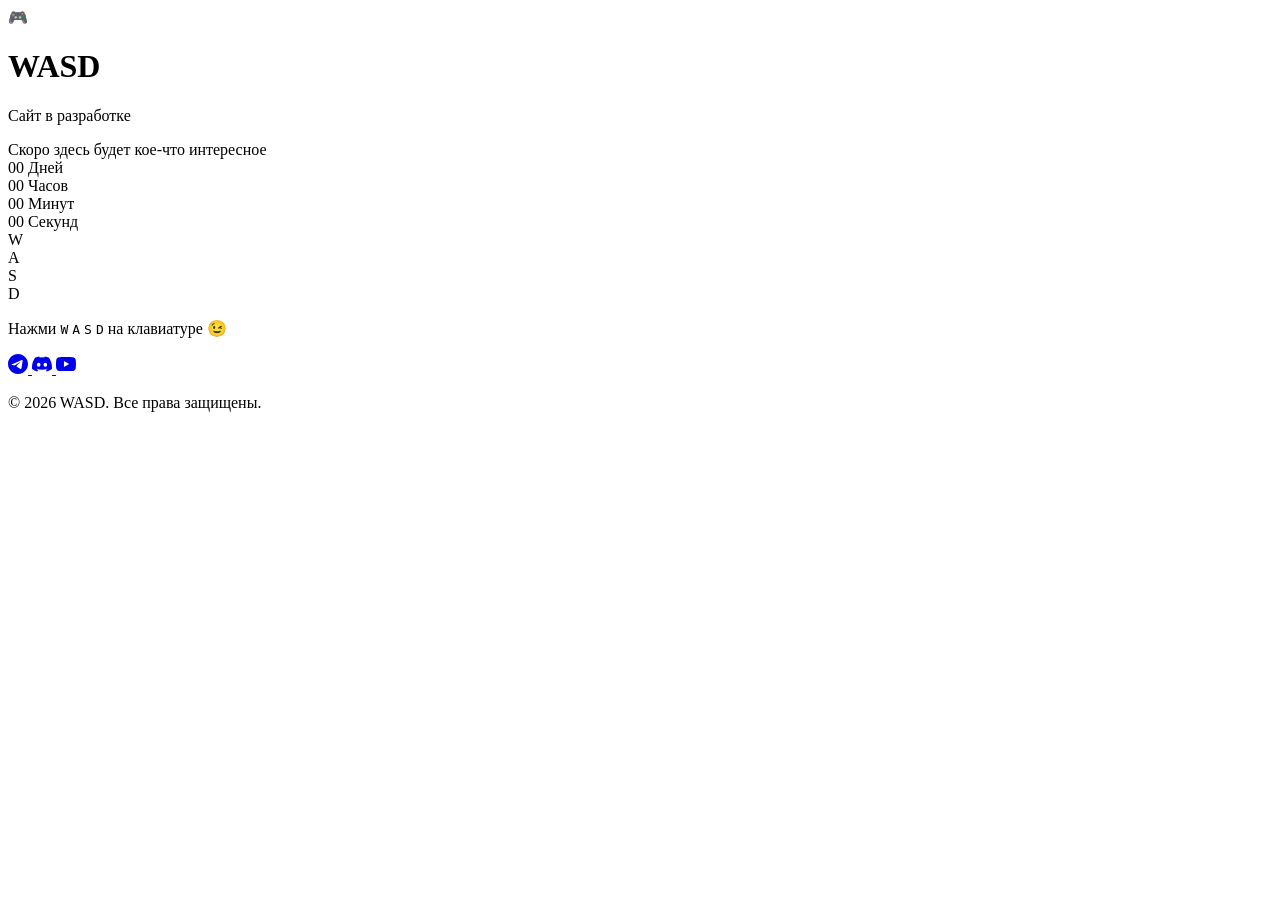
==== index.html @ 6854910a "Add files via upload" ====
<!DOCTYPE html>
<html lang="ru">
<head>
    <meta charset="UTF-8">
    <meta name="viewport" content="width=device-width, initial-scale=1.0">
    <meta name="description" content="WASD — Скоро запуск">
    <title>WASD — Скоро запуск</title>
    <link rel="stylesheet" href="style.css">
    <link rel="icon" href="data:image/svg+xml,<svg xmlns='http://www.w3.org/2000/svg' viewBox='0 0 100 100'><text y='.9em' font-size='90'>🎮</text></svg>">
</head>
<body>
    <div class="bg-grid"></div>

    <main class="container">
        <div class="logo">
            <span class="logo-icon">🎮</span>
            <h1>WASD</h1>
        </div>

        <p class="tagline">Сайт в разработке</p>

        <div class="status-card">
            <div class="status-dot"></div>
            <span>Скоро здесь будет кое-что интересное</span>
        </div>

        <div class="countdown" id="countdown">
            <div class="countdown-item">
                <span class="countdown-value" id="days">00</span>
                <span class="countdown-label">Дней</span>
            </div>
            <div class="countdown-item">
                <span class="countdown-value" id="hours">00</span>
                <span class="countdown-label">Часов</span>
            </div>
            <div class="countdown-item">
                <span class="countdown-value" id="minutes">00</span>
                <span class="countdown-label">Минут</span>
            </div>
            <div class="countdown-item">
                <span class="countdown-value" id="seconds">00</span>
                <span class="countdown-label">Секунд</span>
            </div>
        </div>

        <div class="keys">
            <div class="key-row">
                <div class="key" data-key="w">W</div>
            </div>
            <div class="key-row">
                <div class="key" data-key="a">A</div>
                <div class="key" data-key="s">S</div>
                <div class="key" data-key="d">D</div>
            </div>
        </div>

        <p class="hint">Нажми <kbd>W</kbd> <kbd>A</kbd> <kbd>S</kbd> <kbd>D</kbd> на клавиатуре 😉</p>

        <div class="social-links">
            <a href="#" class="social-link" title="Telegram">
                <svg width="20" height="20" viewBox="0 0 24 24" fill="currentColor">
                    <path d="M12 0C5.373 0 0 5.373 0 12s5.373 12 12 12 12-5.373 12-12S18.627 0 12 0zm5.562 8.161c-.18 1.897-.962 6.502-1.359 8.627-.168.9-.5 1.201-.82 1.23-.697.064-1.226-.461-1.901-.903-1.056-.693-1.653-1.124-2.678-1.8-1.185-.78-.417-1.21.258-1.91.177-.184 3.247-2.977 3.307-3.23.007-.032.014-.15-.056-.212s-.174-.041-.248-.024c-.106.024-1.793 1.14-5.061 3.345-.479.33-.913.49-1.302.48-.428-.008-1.252-.241-1.865-.44-.752-.244-1.349-.374-1.297-.789.027-.216.325-.437.893-.663 3.498-1.524 5.831-2.529 6.998-3.014 3.333-1.386 4.025-1.627 4.477-1.635.099-.002.321.023.465.141.12.098.153.229.168.327.016.098.035.322.02.496z"/>
                </svg>
            </a>
            <a href="#" class="social-link" title="Discord">
                <svg width="20" height="20" viewBox="0 0 24 24" fill="currentColor">
                    <path d="M20.317 4.37a19.791 19.791 0 00-4.885-1.515.074.074 0 00-.079.037c-.21.375-.444.864-.608 1.25a18.27 18.27 0 00-5.487 0 12.64 12.64 0 00-.617-1.25.077.077 0 00-.079-.037A19.736 19.736 0 003.677 4.37a.07.07 0 00-.032.027C.533 9.046-.32 13.58.099 18.057a.082.082 0 00.031.057 19.9 19.9 0 005.993 3.03.078.078 0 00.084-.028c.462-.63.874-1.295 1.226-1.994a.076.076 0 00-.041-.106 13.107 13.107 0 01-1.872-.892.077.077 0 01-.008-.128 10.2 10.2 0 00.372-.292.074.074 0 01.077-.01c3.928 1.793 8.18 1.793 12.062 0a.074.074 0 01.078.01c.12.098.246.198.373.292a.077.077 0 01-.006.127 12.299 12.299 0 01-1.873.892.077.077 0 00-.041.107c.36.698.772 1.362 1.225 1.993a.076.076 0 00.084.028 19.839 19.839 0 006.002-3.03.077.077 0 00.032-.054c.5-5.177-.838-9.674-3.549-13.66a.061.061 0 00-.031-.03zM8.02 15.33c-1.183 0-2.157-1.085-2.157-2.419 0-1.333.956-2.419 2.157-2.419 1.21 0 2.176 1.095 2.157 2.42 0 1.333-.956 2.418-2.157 2.418zm7.975 0c-1.183 0-2.157-1.085-2.157-2.419 0-1.333.956-2.419 2.157-2.419 1.21 0 2.176 1.095 2.157 2.42 0 1.333-.947 2.418-2.157 2.418z"/>
                </svg>
            </a>
            <a href="#" class="social-link" title="YouTube">
                <svg width="20" height="20" viewBox="0 0 24 24" fill="currentColor">
                    <path d="M23.498 6.186a3.016 3.016 0 00-2.122-2.136C19.505 3.545 12 3.545 12 3.545s-7.505 0-9.377.505A3.017 3.017 0 00.502 6.186C0 8.07 0 12 0 12s0 3.93.502 5.814a3.016 3.016 0 002.122 2.136c1.871.505 9.376.505 9.376.505s7.505 0 9.377-.505a3.015 3.015 0 002.122-2.136C24 15.93 24 12 24 12s0-3.93-.502-5.814zM9.545 15.568V8.432L15.818 12l-6.273 3.568z"/>
                </svg>
            </a>
        </div>
    </main>

    <footer>
        <p>&copy; 2026 WASD. Все права защищены.</p>
    </footer>

    <script src="script.js"></script>
</body>
</html>
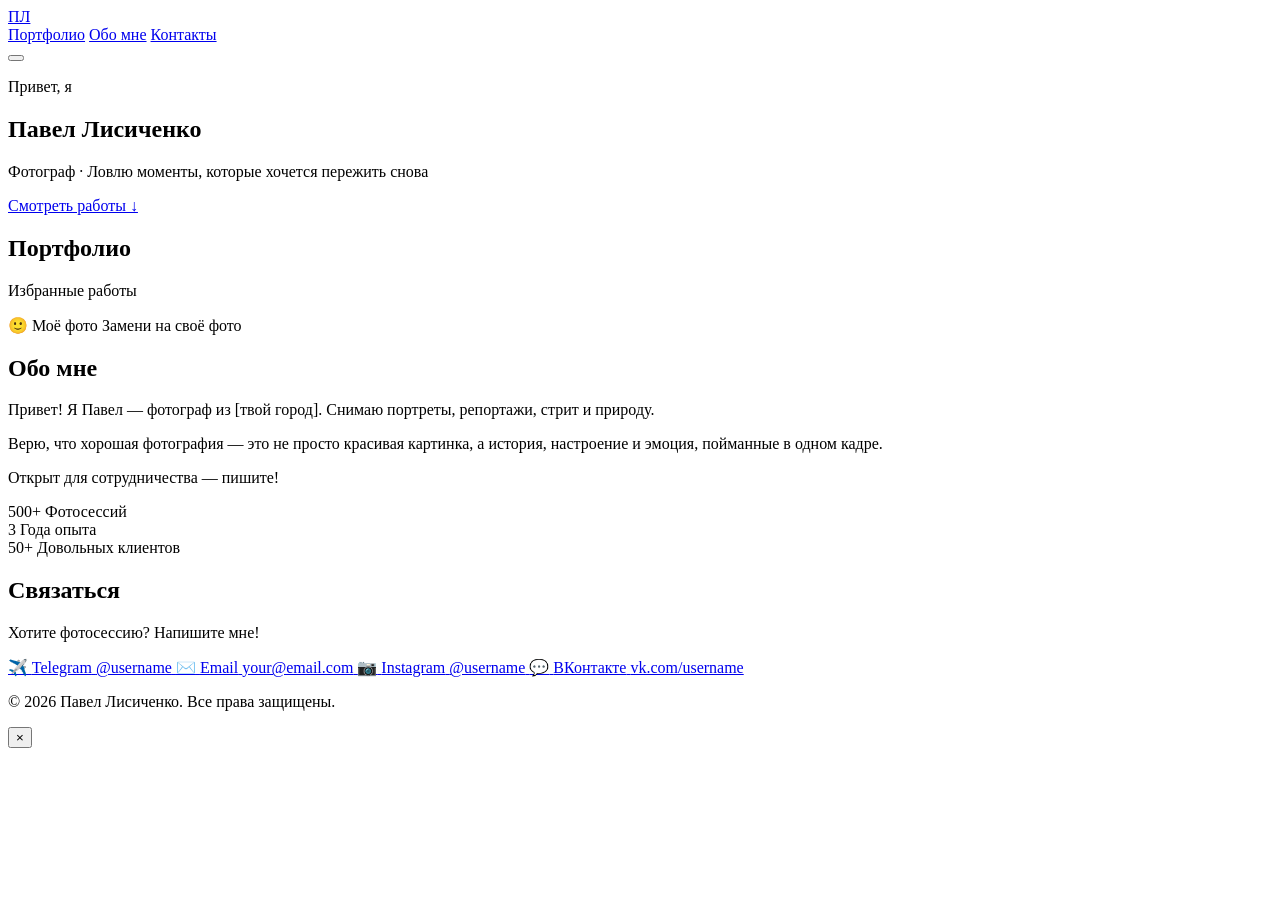
==== commit 3a3b1226: "Add files via upload" ====
--- a/index.html
+++ b/index.html
@@ -3,82 +3,144 @@
 <head>
     <meta charset="UTF-8">
     <meta name="viewport" content="width=device-width, initial-scale=1.0">
-    <meta name="description" content="WASD — Скоро запуск">
-    <title>WASD — Скоро запуск</title>
+    <meta name="description" content="Портфолио фотографа — съёмка, которая рассказывает историю">
+    <title>Павел Лисиченко — Фотограф</title>
     <link rel="stylesheet" href="style.css">
-    <link rel="icon" href="data:image/svg+xml,<svg xmlns='http://www.w3.org/2000/svg' viewBox='0 0 100 100'><text y='.9em' font-size='90'>🎮</text></svg>">
+    <link rel="icon" href="data:image/svg+xml,<svg xmlns='http://www.w3.org/2000/svg' viewBox='0 0 100 100'><text y='.9em' font-size='90'>📷</text></svg>">
 </head>
 <body>
-    <div class="bg-grid"></div>
 
-    <main class="container">
-        <div class="logo">
-            <span class="logo-icon">🎮</span>
-            <h1>WASD</h1>
+    <!-- ===== Header / Navigation ===== -->
+    <header class="header">
+        <a href="#" class="logo">ПЛ</a>
+        <nav class="nav">
+            <a href="#portfolio" class="nav-link">Портфолио</a>
+            <a href="#about" class="nav-link">Обо мне</a>
+            <a href="#contact" class="nav-link">Контакты</a>
+        </nav>
+        <button class="menu-btn" aria-label="Меню">
+            <span></span>
+            <span></span>
+            <span></span>
+        </button>
+    </header>
+
+    <!-- ===== Hero Section ===== -->
+    <section class="hero">
+        <div class="hero-content">
+            <p class="hero-greeting">Привет, я</p>
+            <h1 class="hero-name">Павел Лисиченко</h1>
+            <p class="hero-tagline">Фотограф · Ловлю моменты, которые хочется пережить снова</p>
+            <a href="#portfolio" class="hero-btn">Смотреть работы ↓</a>
+        </div>
+    </section>
+
+    <!-- ===== Portfolio Gallery ===== -->
+    <section id="portfolio" class="portfolio">
+        <div class="section-header">
+            <h2>Портфолио</h2>
+            <p>Избранные работы</p>
         </div>
 
-        <p class="tagline">Сайт в разработке</p>
-
-        <div class="status-card">
-            <div class="status-dot"></div>
-            <span>Скоро здесь будет кое-что интересное</span>
+        <!-- Filter Tags (generated from photos.js CATEGORIES) -->
+        <div class="filter-bar" id="filter-bar">
+            <!-- Кнопки генерируются автоматически из photos.js -->
         </div>
 
-        <div class="countdown" id="countdown">
-            <div class="countdown-item">
-                <span class="countdown-value" id="days">00</span>
-                <span class="countdown-label">Дней</span>
+        <!-- Gallery Grid (generated from photos.js PHOTOS) -->
+        <div class="gallery" id="gallery">
+            <!-- Фото генерируются автоматически из photos.js -->
+        </div>
+    </section>
+
+    <!-- ===== About Section ===== -->
+    <section id="about" class="about">
+        <div class="about-content">
+            <div class="about-photo">
+                <div class="gallery-placeholder about-placeholder">
+                    <span class="placeholder-icon">🙂</span>
+                    <span class="placeholder-text">Моё фото</span>
+                    <span class="placeholder-hint">Замени на своё фото</span>
+                </div>
+                <!-- Когда будет фото, замени блок выше на:
+                <img src="https://i.wfolio.ru/x/ССЫЛКА_НА_ТВОЁ_ФОТО.jpg" alt="Павел Лисиченко"> -->
             </div>
-            <div class="countdown-item">
-                <span class="countdown-value" id="hours">00</span>
-                <span class="countdown-label">Часов</span>
-            </div>
-            <div class="countdown-item">
-                <span class="countdown-value" id="minutes">00</span>
-                <span class="countdown-label">Минут</span>
-            </div>
-            <div class="countdown-item">
-                <span class="countdown-value" id="seconds">00</span>
-                <span class="countdown-label">Секунд</span>
+            <div class="about-text">
+                <h2>Обо мне</h2>
+                <p>
+                    Привет! Я Павел — фотограф из [твой город]. 
+                    Снимаю портреты, репортажи, стрит и природу.
+                </p>
+                <p>
+                    Верю, что хорошая фотография — это не просто красивая картинка, 
+                    а история, настроение и эмоция, пойманные в одном кадре.
+                </p>
+                <p>
+                    Открыт для сотрудничества — пишите!
+                </p>
+                <div class="about-stats">
+                    <div class="stat">
+                        <span class="stat-number">500+</span>
+                        <span class="stat-label">Фотосессий</span>
+                    </div>
+                    <div class="stat">
+                        <span class="stat-number">3</span>
+                        <span class="stat-label">Года опыта</span>
+                    </div>
+                    <div class="stat">
+                        <span class="stat-number">50+</span>
+                        <span class="stat-label">Довольных клиентов</span>
+                    </div>
+                </div>
             </div>
         </div>
+    </section>
 
-        <div class="keys">
-            <div class="key-row">
-                <div class="key" data-key="w">W</div>
-            </div>
-            <div class="key-row">
-                <div class="key" data-key="a">A</div>
-                <div class="key" data-key="s">S</div>
-                <div class="key" data-key="d">D</div>
-            </div>
+    <!-- ===== Contact Section ===== -->
+    <section id="contact" class="contact">
+        <div class="section-header">
+            <h2>Связаться</h2>
+            <p>Хотите фотосессию? Напишите мне!</p>
         </div>
-
-        <p class="hint">Нажми <kbd>W</kbd> <kbd>A</kbd> <kbd>S</kbd> <kbd>D</kbd> на клавиатуре 😉</p>
-
-        <div class="social-links">
-            <a href="#" class="social-link" title="Telegram">
-                <svg width="20" height="20" viewBox="0 0 24 24" fill="currentColor">
-                    <path d="M12 0C5.373 0 0 5.373 0 12s5.373 12 12 12 12-5.373 12-12S18.627 0 12 0zm5.562 8.161c-.18 1.897-.962 6.502-1.359 8.627-.168.9-.5 1.201-.82 1.23-.697.064-1.226-.461-1.901-.903-1.056-.693-1.653-1.124-2.678-1.8-1.185-.78-.417-1.21.258-1.91.177-.184 3.247-2.977 3.307-3.23.007-.032.014-.15-.056-.212s-.174-.041-.248-.024c-.106.024-1.793 1.14-5.061 3.345-.479.33-.913.49-1.302.48-.428-.008-1.252-.241-1.865-.44-.752-.244-1.349-.374-1.297-.789.027-.216.325-.437.893-.663 3.498-1.524 5.831-2.529 6.998-3.014 3.333-1.386 4.025-1.627 4.477-1.635.099-.002.321.023.465.141.12.098.153.229.168.327.016.098.035.322.02.496z"/>
-                </svg>
+        <div class="contact-links">
+            <a href="https://t.me/username" class="contact-card" target="_blank" rel="noopener">
+                <span class="contact-icon">✈️</span>
+                <span class="contact-name">Telegram</span>
+                <span class="contact-value">@username</span>
             </a>
-            <a href="#" class="social-link" title="Discord">
-                <svg width="20" height="20" viewBox="0 0 24 24" fill="currentColor">
-                    <path d="M20.317 4.37a19.791 19.791 0 00-4.885-1.515.074.074 0 00-.079.037c-.21.375-.444.864-.608 1.25a18.27 18.27 0 00-5.487 0 12.64 12.64 0 00-.617-1.25.077.077 0 00-.079-.037A19.736 19.736 0 003.677 4.37a.07.07 0 00-.032.027C.533 9.046-.32 13.58.099 18.057a.082.082 0 00.031.057 19.9 19.9 0 005.993 3.03.078.078 0 00.084-.028c.462-.63.874-1.295 1.226-1.994a.076.076 0 00-.041-.106 13.107 13.107 0 01-1.872-.892.077.077 0 01-.008-.128 10.2 10.2 0 00.372-.292.074.074 0 01.077-.01c3.928 1.793 8.18 1.793 12.062 0a.074.074 0 01.078.01c.12.098.246.198.373.292a.077.077 0 01-.006.127 12.299 12.299 0 01-1.873.892.077.077 0 00-.041.107c.36.698.772 1.362 1.225 1.993a.076.076 0 00.084.028 19.839 19.839 0 006.002-3.03.077.077 0 00.032-.054c.5-5.177-.838-9.674-3.549-13.66a.061.061 0 00-.031-.03zM8.02 15.33c-1.183 0-2.157-1.085-2.157-2.419 0-1.333.956-2.419 2.157-2.419 1.21 0 2.176 1.095 2.157 2.42 0 1.333-.956 2.418-2.157 2.418zm7.975 0c-1.183 0-2.157-1.085-2.157-2.419 0-1.333.956-2.419 2.157-2.419 1.21 0 2.176 1.095 2.157 2.42 0 1.333-.947 2.418-2.157 2.418z"/>
-                </svg>
+            <a href="mailto:your@email.com" class="contact-card">
+                <span class="contact-icon">✉️</span>
+                <span class="contact-name">Email</span>
+                <span class="contact-value">your@email.com</span>
             </a>
-            <a href="#" class="social-link" title="YouTube">
-                <svg width="20" height="20" viewBox="0 0 24 24" fill="currentColor">
-                    <path d="M23.498 6.186a3.016 3.016 0 00-2.122-2.136C19.505 3.545 12 3.545 12 3.545s-7.505 0-9.377.505A3.017 3.017 0 00.502 6.186C0 8.07 0 12 0 12s0 3.93.502 5.814a3.016 3.016 0 002.122 2.136c1.871.505 9.376.505 9.376.505s7.505 0 9.377-.505a3.015 3.015 0 002.122-2.136C24 15.93 24 12 24 12s0-3.93-.502-5.814zM9.545 15.568V8.432L15.818 12l-6.273 3.568z"/>
-                </svg>
+            <a href="https://instagram.com/username" class="contact-card" target="_blank" rel="noopener">
+                <span class="contact-icon">📷</span>
+                <span class="contact-name">Instagram</span>
+                <span class="contact-value">@username</span>
+            </a>
+            <a href="https://vk.com/username" class="contact-card" target="_blank" rel="noopener">
+                <span class="contact-icon">💬</span>
+                <span class="contact-name">ВКонтакте</span>
+                <span class="contact-value">vk.com/username</span>
             </a>
         </div>
-    </main>
+    </section>
 
-    <footer>
-        <p>&copy; 2026 WASD. Все права защищены.</p>
+    <!-- ===== Footer ===== -->
+    <footer class="footer">
+        <p>&copy; 2026 Павел Лисиченко. Все права защищены.</p>
     </footer>
 
+    <!-- ===== Lightbox ===== -->
+    <div class="lightbox" id="lightbox">
+        <button class="lightbox-close" aria-label="Закрыть">&times;</button>
+        <div class="lightbox-content">
+            <img src="" alt="" id="lightbox-img">
+        </div>
+    </div>
+
+    <!-- Photos config first, then main script -->
+    <script src="photos.js"></script>
     <script src="script.js"></script>
 </body>
 </html>
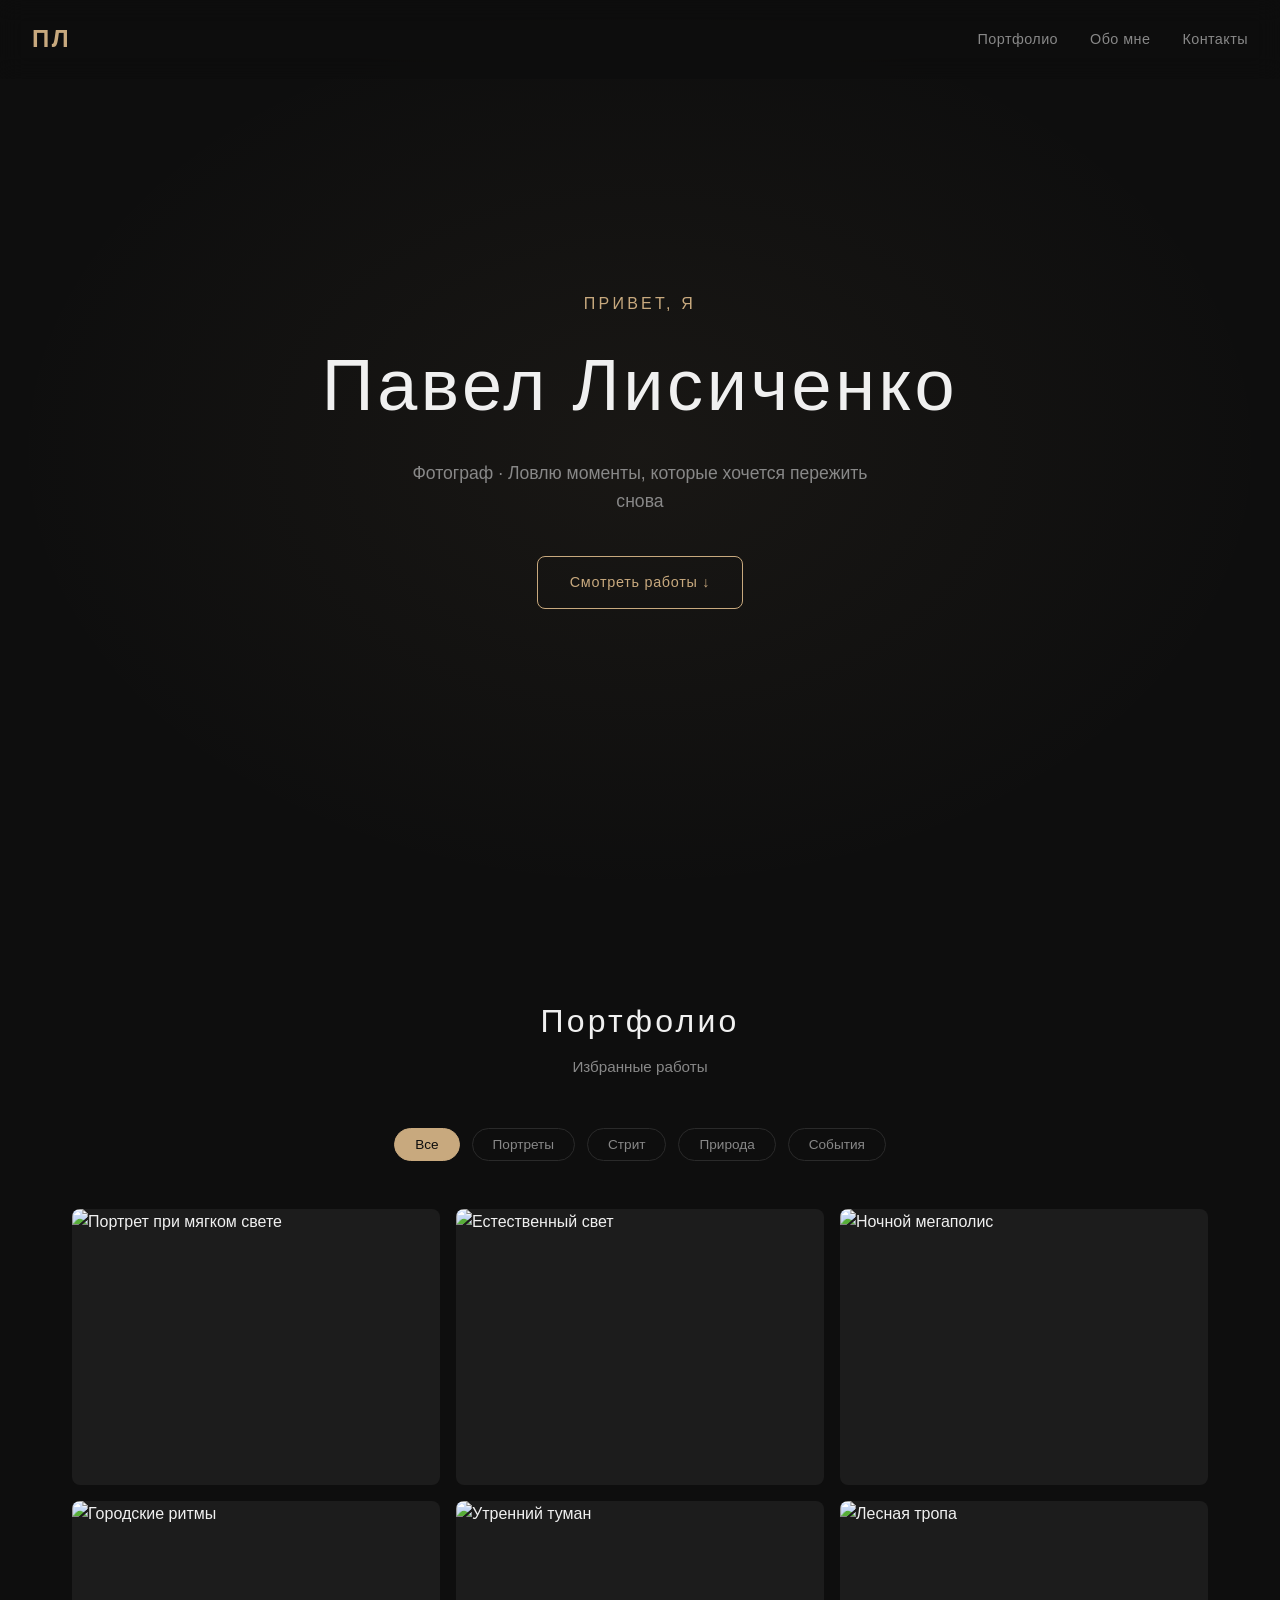
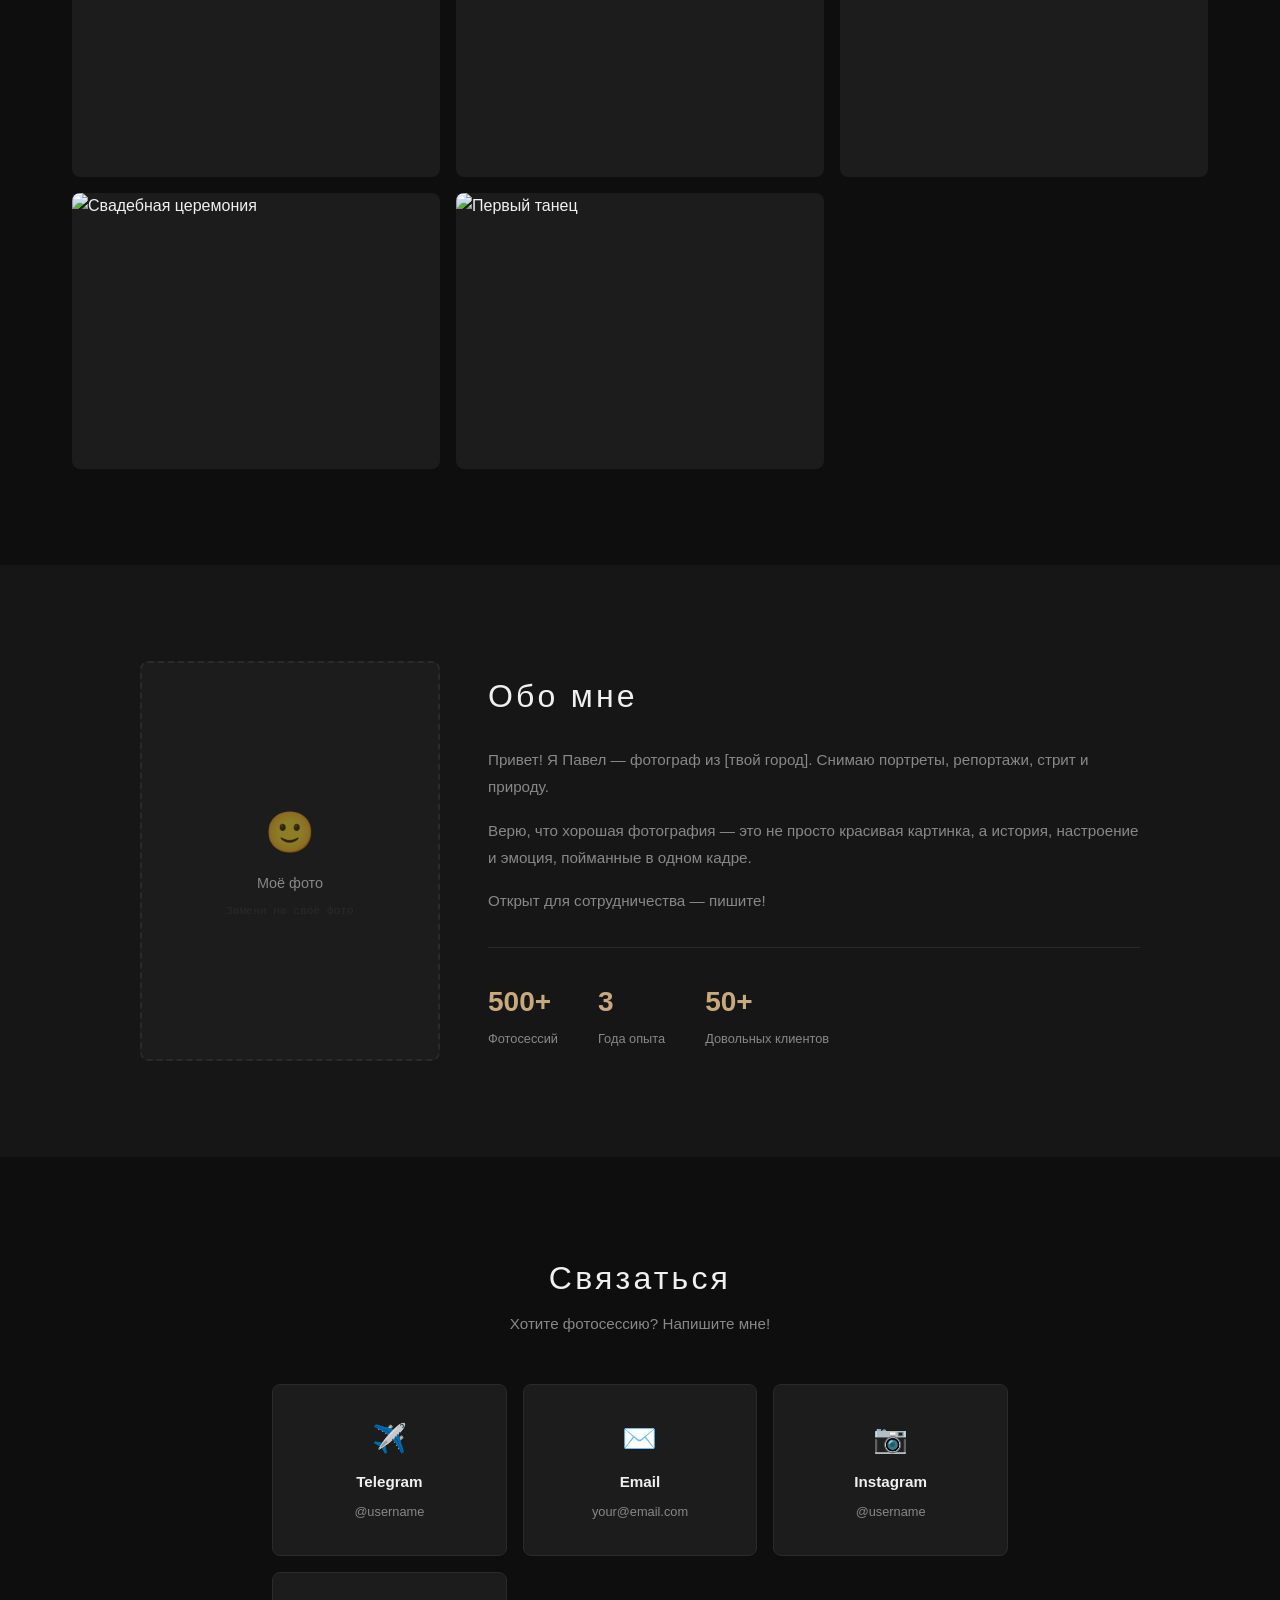
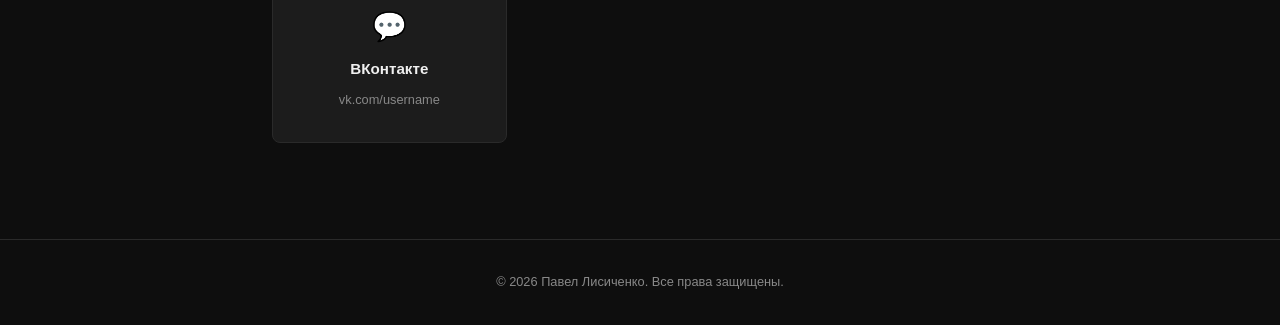
==== commit 42b5f9cf: "Add files via upload" ====
--- a/index.html
+++ b/index.html
@@ -3,10 +3,63 @@
 <head>
     <meta charset="UTF-8">
     <meta name="viewport" content="width=device-width, initial-scale=1.0">
-    <meta name="description" content="Портфолио фотографа — съёмка, которая рассказывает историю">
-    <title>Павел Лисиченко — Фотограф</title>
+
+    <!-- ===== SEO: Основные мета-теги ===== -->
+    <title>Павел Лисиченко — Фотограф | Портфолио</title>
+    <meta name="description" content="Портфолио фотографа Павла Лисиченко. Портреты, стрит, природа, репортажи. Запись на съёмку.">
+    <meta name="keywords" content="фотограф, портфолио, портреты, фотосессия, съёмка, Павел Лисиченко">
+    <meta name="author" content="Павел Лисиченко">
+
+    <!-- ===== SEO: Canonical URL ===== -->
+    <link rel="canonical" href="https://ignatovaphotographer.github.io/">
+
+    <!-- ===== SEO: Open Graph (VK, Telegram, Facebook) ===== -->
+    <meta property="og:type" content="website">
+    <meta property="og:title" content="Павел Лисиченко — Фотограф">
+    <meta property="og:description" content="Портфолио фотографа. Портреты, стрит, природа, репортажи. Запись на съёмку.">
+    <meta property="og:url" content="https://ignatovaphotographer.github.io/">
+    <!-- Добавь своё фото-превью (1200x630px) и раскомментируй: -->
+    <!-- <meta property="og:image" content="https://ignatovaphotographer.github.io/og-image.jpg"> -->
+    <meta property="og:locale" content="ru_RU">
+    <meta property="og:site_name" content="Павел Лисиченко — Фотограф">
+
+    <!-- ===== SEO: Twitter Card ===== -->
+    <meta name="twitter:card" content="summary_large_image">
+    <meta name="twitter:title" content="Павел Лисиченко — Фотограф">
+    <meta name="twitter:description" content="Портфолио фотографа. Портреты, стрит, природа, репортажи.">
+    <!-- <meta name="twitter:image" content="https://ignatovaphotographer.github.io/og-image.jpg"> -->
+
+    <!-- ===== PWA / Мобильное ===== -->
+    <meta name="theme-color" content="#c8a97e">
+    <meta name="mobile-web-app-capable" content="yes">
+    <meta name="apple-mobile-web-app-status-bar-style" content="black-translucent">
+    <link rel="manifest" href="manifest.json">
+
+    <!-- ===== Стили ===== -->
     <link rel="stylesheet" href="style.css">
     <link rel="icon" href="data:image/svg+xml,<svg xmlns='http://www.w3.org/2000/svg' viewBox='0 0 100 100'><text y='.9em' font-size='90'>📷</text></svg>">
+
+    <!-- ===== SEO: JSON-LD Structured Data (Google) ===== -->
+    <script type="application/ld+json">
+    {
+        "@context": "https://schema.org",
+        "@type": "ProfessionalService",
+        "name": "Павел Лисиченко — Фотограф",
+        "description": "Профессиональная фотосъёмка: портреты, репортажи, стрит, природа",
+        "url": "https://ignatovaphotographer.github.io/",
+        "priceRange": "$$",
+        "address": {
+            "@type": "PostalAddress",
+            "addressCountry": "RU"
+        },
+        "sameAs": [
+            "https://t.me/username",
+            "https://instagram.com/username",
+            "https://vk.com/username"
+        ],
+        "knowsAbout": ["Портретная фотосъёмка", "Стрит-фотография", "Пейзажная фотография", "Репортажная съёмка"]
+    }
+    </script>
 </head>
 <body>
 
@@ -41,16 +94,8 @@
             <h2>Портфолио</h2>
             <p>Избранные работы</p>
         </div>
-
-        <!-- Filter Tags (generated from photos.js CATEGORIES) -->
-        <div class="filter-bar" id="filter-bar">
-            <!-- Кнопки генерируются автоматически из photos.js -->
-        </div>
-
-        <!-- Gallery Grid (generated from photos.js PHOTOS) -->
-        <div class="gallery" id="gallery">
-            <!-- Фото генерируются автоматически из photos.js -->
-        </div>
+        <div class="filter-bar" id="filter-bar"></div>
+        <div class="gallery" id="gallery"></div>
     </section>
 
     <!-- ===== About Section ===== -->
@@ -62,8 +107,6 @@
                     <span class="placeholder-text">Моё фото</span>
                     <span class="placeholder-hint">Замени на своё фото</span>
                 </div>
-                <!-- Когда будет фото, замени блок выше на:
-                <img src="https://i.wfolio.ru/x/ССЫЛКА_НА_ТВОЁ_ФОТО.jpg" alt="Павел Лисиченко"> -->
             </div>
             <div class="about-text">
                 <h2>Обо мне</h2>
@@ -139,7 +182,6 @@
         </div>
     </div>
 
-    <!-- Photos config first, then main script -->
     <script src="photos.js"></script>
     <script src="script.js"></script>
 </body>
--- a/style.css
+++ b/style.css
@@ -0,0 +1,162 @@
+/* ===== Reset & Variables ===== */
+*, *::before, *::after { margin: 0; padding: 0; box-sizing: border-box; }
+
+:root {
+    --bg: #0e0e0e;
+    --bg-light: #161616;
+    --surface: #1c1c1c;
+    --border: #2a2a2a;
+    --text: #f0f0f0;
+    --text-muted: #888;
+    --accent: #c8a97e;
+    --accent-dark: #a8895e;
+    --radius: 8px;
+    --transition: 0.3s ease;
+}
+
+html { scroll-behavior: smooth; }
+
+body {
+    font-family: 'Segoe UI', -apple-system, BlinkMacSystemFont, 'Helvetica Neue', sans-serif;
+    background: var(--bg);
+    color: var(--text);
+    line-height: 1.6;
+    overflow-x: hidden;
+}
+
+a { color: inherit; text-decoration: none; }
+
+/* ===== Header ===== */
+.header {
+    position: fixed; top: 0; left: 0; right: 0; z-index: 100;
+    display: flex; align-items: center; justify-content: space-between;
+    padding: 1.25rem 2rem;
+    background: rgba(14, 14, 14, 0.85);
+    backdrop-filter: blur(12px);
+    border-bottom: 1px solid transparent;
+    transition: border-color var(--transition);
+}
+.header.scrolled { border-bottom-color: var(--border); }
+
+.logo { font-size: 1.5rem; font-weight: 700; letter-spacing: 0.1em; color: var(--accent); }
+
+.nav { display: flex; gap: 2rem; }
+.nav-link { font-size: 0.9rem; color: var(--text-muted); transition: color var(--transition); letter-spacing: 0.03em; }
+.nav-link:hover { color: var(--accent); }
+
+.menu-btn { display: none; flex-direction: column; gap: 5px; background: none; border: none; cursor: pointer; padding: 4px; }
+.menu-btn span { display: block; width: 24px; height: 2px; background: var(--text); transition: var(--transition); }
+
+/* ===== Hero ===== */
+.hero {
+    min-height: 100vh; display: flex; align-items: center; justify-content: center;
+    text-align: center; padding: 2rem; position: relative; overflow: hidden;
+}
+.hero::before {
+    content: ''; position: absolute; inset: 0;
+    background: radial-gradient(ellipse at center, rgba(200, 169, 126, 0.06) 0%, transparent 70%);
+    pointer-events: none;
+}
+.hero-content { position: relative; z-index: 1; }
+
+.hero-greeting { font-size: 1rem; color: var(--accent); letter-spacing: 0.2em; text-transform: uppercase; margin-bottom: 0.75rem; opacity: 0; animation: fadeUp 0.8s ease forwards; }
+.hero-name { font-size: clamp(2.5rem, 6vw, 4.5rem); font-weight: 300; letter-spacing: 0.05em; margin-bottom: 1rem; opacity: 0; animation: fadeUp 0.8s ease 0.15s forwards; }
+.hero-tagline { font-size: 1.1rem; color: var(--text-muted); max-width: 500px; margin: 0 auto 2.5rem; opacity: 0; animation: fadeUp 0.8s ease 0.3s forwards; }
+.hero-btn { display: inline-block; padding: 0.9rem 2rem; border: 1px solid var(--accent); color: var(--accent); border-radius: var(--radius); font-size: 0.9rem; letter-spacing: 0.05em; transition: all var(--transition); opacity: 0; animation: fadeUp 0.8s ease 0.45s forwards; }
+.hero-btn:hover { background: var(--accent); color: var(--bg); }
+
+/* ===== Section Header ===== */
+.section-header { text-align: center; margin-bottom: 3rem; }
+.section-header h2 { font-size: 2rem; font-weight: 300; letter-spacing: 0.1em; margin-bottom: 0.5rem; }
+.section-header p { color: var(--text-muted); font-size: 0.95rem; }
+
+/* ===== Portfolio ===== */
+.portfolio { padding: 6rem 2rem; max-width: 1200px; margin: 0 auto; }
+
+.filter-bar { display: flex; justify-content: center; gap: 0.75rem; margin-bottom: 3rem; flex-wrap: wrap; }
+.filter-tag { padding: 0.5rem 1.25rem; border: 1px solid var(--border); background: transparent; color: var(--text-muted); border-radius: 999px; font-size: 0.85rem; cursor: pointer; transition: all var(--transition); font-family: inherit; }
+.filter-tag:hover { border-color: var(--accent); color: var(--accent); }
+.filter-tag.active { background: var(--accent); border-color: var(--accent); color: var(--bg); }
+
+.gallery { display: grid; grid-template-columns: repeat(auto-fill, minmax(280px, 1fr)); gap: 1rem; grid-auto-flow: dense; }
+
+.gallery-item { position: relative; border-radius: var(--radius); overflow: hidden; cursor: pointer; aspect-ratio: 4/3; background: var(--surface); transition: transform var(--transition); }
+.gallery-item:hover { transform: scale(1.01); }
+.gallery-item img { width: 100%; height: 100%; object-fit: cover; display: block; -webkit-user-drag: none; user-select: none; pointer-events: none; }
+.gallery-item.hidden { display: none; }
+.gallery-item::after { content: ''; position: absolute; inset: 0; z-index: 2; }
+
+.gallery-placeholder { width: 100%; height: 100%; display: flex; flex-direction: column; align-items: center; justify-content: center; gap: 0.5rem; background: var(--surface); border: 2px dashed var(--border); border-radius: var(--radius); }
+.placeholder-icon { font-size: 2.5rem; opacity: 0.5; }
+.placeholder-text { font-size: 0.9rem; color: var(--text-muted); font-weight: 500; }
+.placeholder-hint { font-size: 0.7rem; color: var(--border); font-family: monospace; }
+
+.gallery-overlay { position: absolute; inset: 0; z-index: 3; background: linear-gradient(to top, rgba(0,0,0,0.7), transparent 50%); display: flex; flex-direction: column; justify-content: flex-end; padding: 1.25rem; opacity: 0; transition: opacity var(--transition); }
+.gallery-item:hover .gallery-overlay { opacity: 1; }
+.overlay-title { font-size: 1rem; font-weight: 500; }
+.overlay-cat { font-size: 0.8rem; color: var(--accent); margin-top: 0.25rem; }
+
+/* ===== About ===== */
+.about { padding: 6rem 2rem; background: var(--bg-light); }
+.about-content { max-width: 1000px; margin: 0 auto; display: grid; grid-template-columns: 300px 1fr; gap: 3rem; align-items: center; }
+.about-photo { aspect-ratio: 3/4; border-radius: var(--radius); overflow: hidden; }
+.about-placeholder { border-radius: var(--radius); }
+.about-photo img { width: 100%; height: 100%; object-fit: cover; }
+.about-text h2 { font-size: 2rem; font-weight: 300; letter-spacing: 0.1em; margin-bottom: 1.5rem; }
+.about-text p { color: var(--text-muted); margin-bottom: 1rem; font-size: 0.95rem; line-height: 1.8; }
+.about-stats { display: flex; gap: 2.5rem; margin-top: 2rem; padding-top: 2rem; border-top: 1px solid var(--border); }
+.stat-number { display: block; font-size: 1.75rem; font-weight: 600; color: var(--accent); }
+.stat-label { font-size: 0.8rem; color: var(--text-muted); }
+
+/* ===== Contact ===== */
+.contact { padding: 6rem 2rem; max-width: 800px; margin: 0 auto; }
+.contact-links { display: grid; grid-template-columns: repeat(auto-fit, minmax(200px, 1fr)); gap: 1rem; }
+.contact-card { display: flex; flex-direction: column; align-items: center; gap: 0.5rem; padding: 2rem 1.5rem; background: var(--surface); border: 1px solid var(--border); border-radius: var(--radius); transition: all var(--transition); text-align: center; }
+.contact-card:hover { border-color: var(--accent); transform: translateY(-4px); }
+.contact-icon { font-size: 1.75rem; }
+.contact-name { font-weight: 600; font-size: 0.95rem; }
+.contact-value { font-size: 0.8rem; color: var(--text-muted); }
+
+/* ===== Footer ===== */
+.footer { text-align: center; padding: 2rem; font-size: 0.8rem; color: var(--text-muted); border-top: 1px solid var(--border); }
+
+/* ===== Lightbox ===== */
+.lightbox { position: fixed; inset: 0; z-index: 200; background: rgba(0,0,0,0.95); display: flex; align-items: center; justify-content: center; opacity: 0; visibility: hidden; transition: all 0.3s ease; }
+.lightbox.active { opacity: 1; visibility: visible; }
+.lightbox-close { position: absolute; top: 1.5rem; right: 1.5rem; background: none; border: none; color: white; font-size: 2rem; cursor: pointer; width: 48px; height: 48px; display: flex; align-items: center; justify-content: center; border-radius: 50%; transition: background var(--transition); }
+.lightbox-close:hover { background: rgba(255,255,255,0.1); }
+.lightbox-content { position: relative; }
+.lightbox-content img { max-width: 90vw; max-height: 90vh; object-fit: contain; border-radius: var(--radius); -webkit-user-drag: none; user-select: none; }
+.lightbox-content::after { content: ''; position: absolute; inset: 0; z-index: 1; }
+
+/* ===== Empty state ===== */
+.gallery-empty { grid-column: 1 / -1; text-align: center; padding: 4rem 2rem; color: var(--text-muted); }
+.gallery-empty .empty-icon { font-size: 3rem; margin-bottom: 1rem; opacity: 0.4; }
+.gallery-empty p { font-size: 0.95rem; line-height: 1.8; }
+.gallery-empty code { background: var(--surface); padding: 0.15em 0.4em; border-radius: 4px; font-size: 0.85em; }
+
+/* ===== Animations ===== */
+@keyframes fadeUp { from { opacity: 0; transform: translateY(20px); } to { opacity: 1; transform: translateY(0); } }
+@keyframes fadeIn { from { opacity: 0; transform: scale(0.95); } to { opacity: 1; transform: scale(1); } }
+.gallery-item { animation: fadeIn 0.5s ease forwards; }
+
+/* ===== Responsive ===== */
+@media (max-width: 768px) {
+    .nav { display: none; }
+    .nav.open { display: flex; flex-direction: column; position: fixed; inset: 0; background: var(--bg); align-items: center; justify-content: center; gap: 2rem; z-index: 99; }
+    .nav.open .nav-link { font-size: 1.25rem; color: var(--text); }
+    .menu-btn { display: flex; z-index: 101; }
+    .menu-btn.open span:nth-child(1) { transform: rotate(45deg) translate(5px, 5px); }
+    .menu-btn.open span:nth-child(2) { opacity: 0; }
+    .menu-btn.open span:nth-child(3) { transform: rotate(-45deg) translate(5px, -5px); }
+    .about-content { grid-template-columns: 1fr; text-align: center; }
+    .about-photo { max-width: 250px; margin: 0 auto; }
+    .about-stats { justify-content: center; }
+    .gallery { grid-template-columns: repeat(auto-fill, minmax(200px, 1fr)); }
+    .header { padding: 1rem 1.25rem; }
+}
+@media (max-width: 480px) {
+    .hero-name { font-size: 2rem; }
+    .about-stats { flex-direction: column; gap: 1.25rem; }
+    .gallery { grid-template-columns: 1fr 1fr; gap: 0.5rem; }
+}
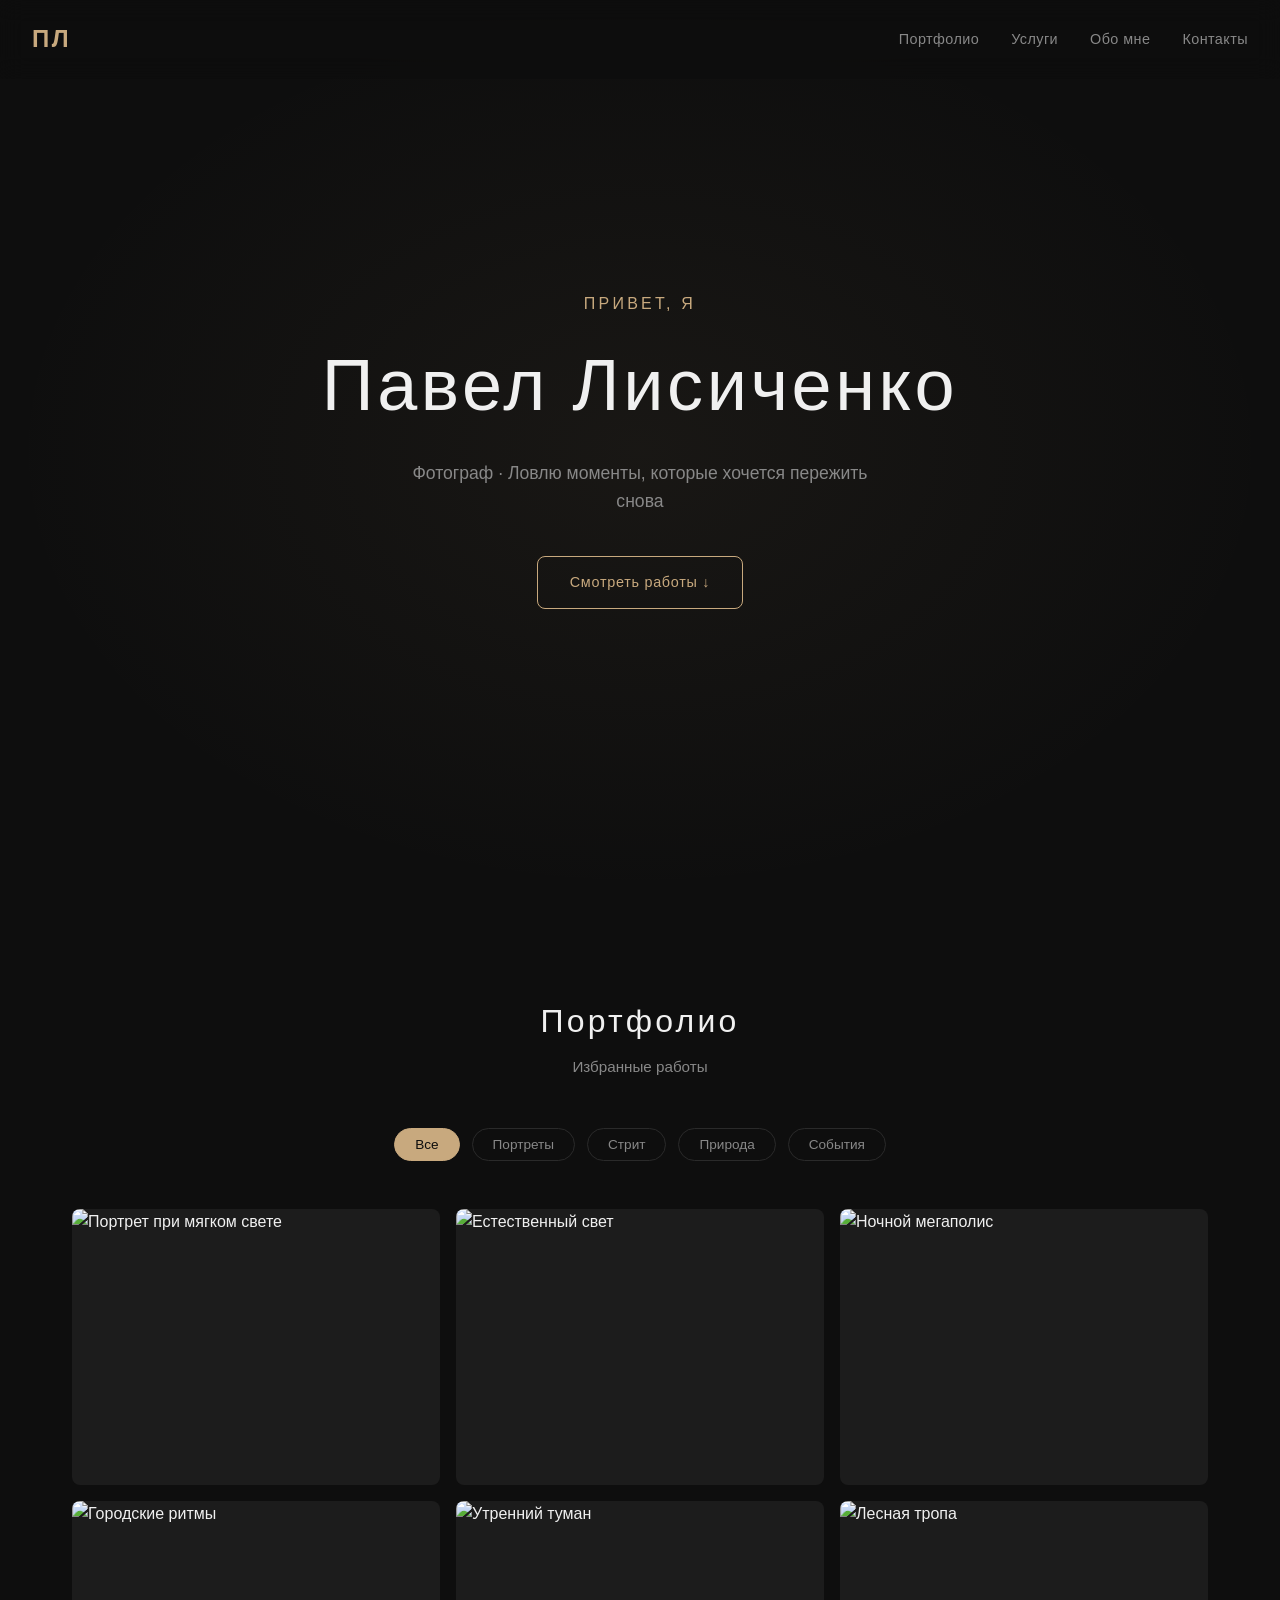
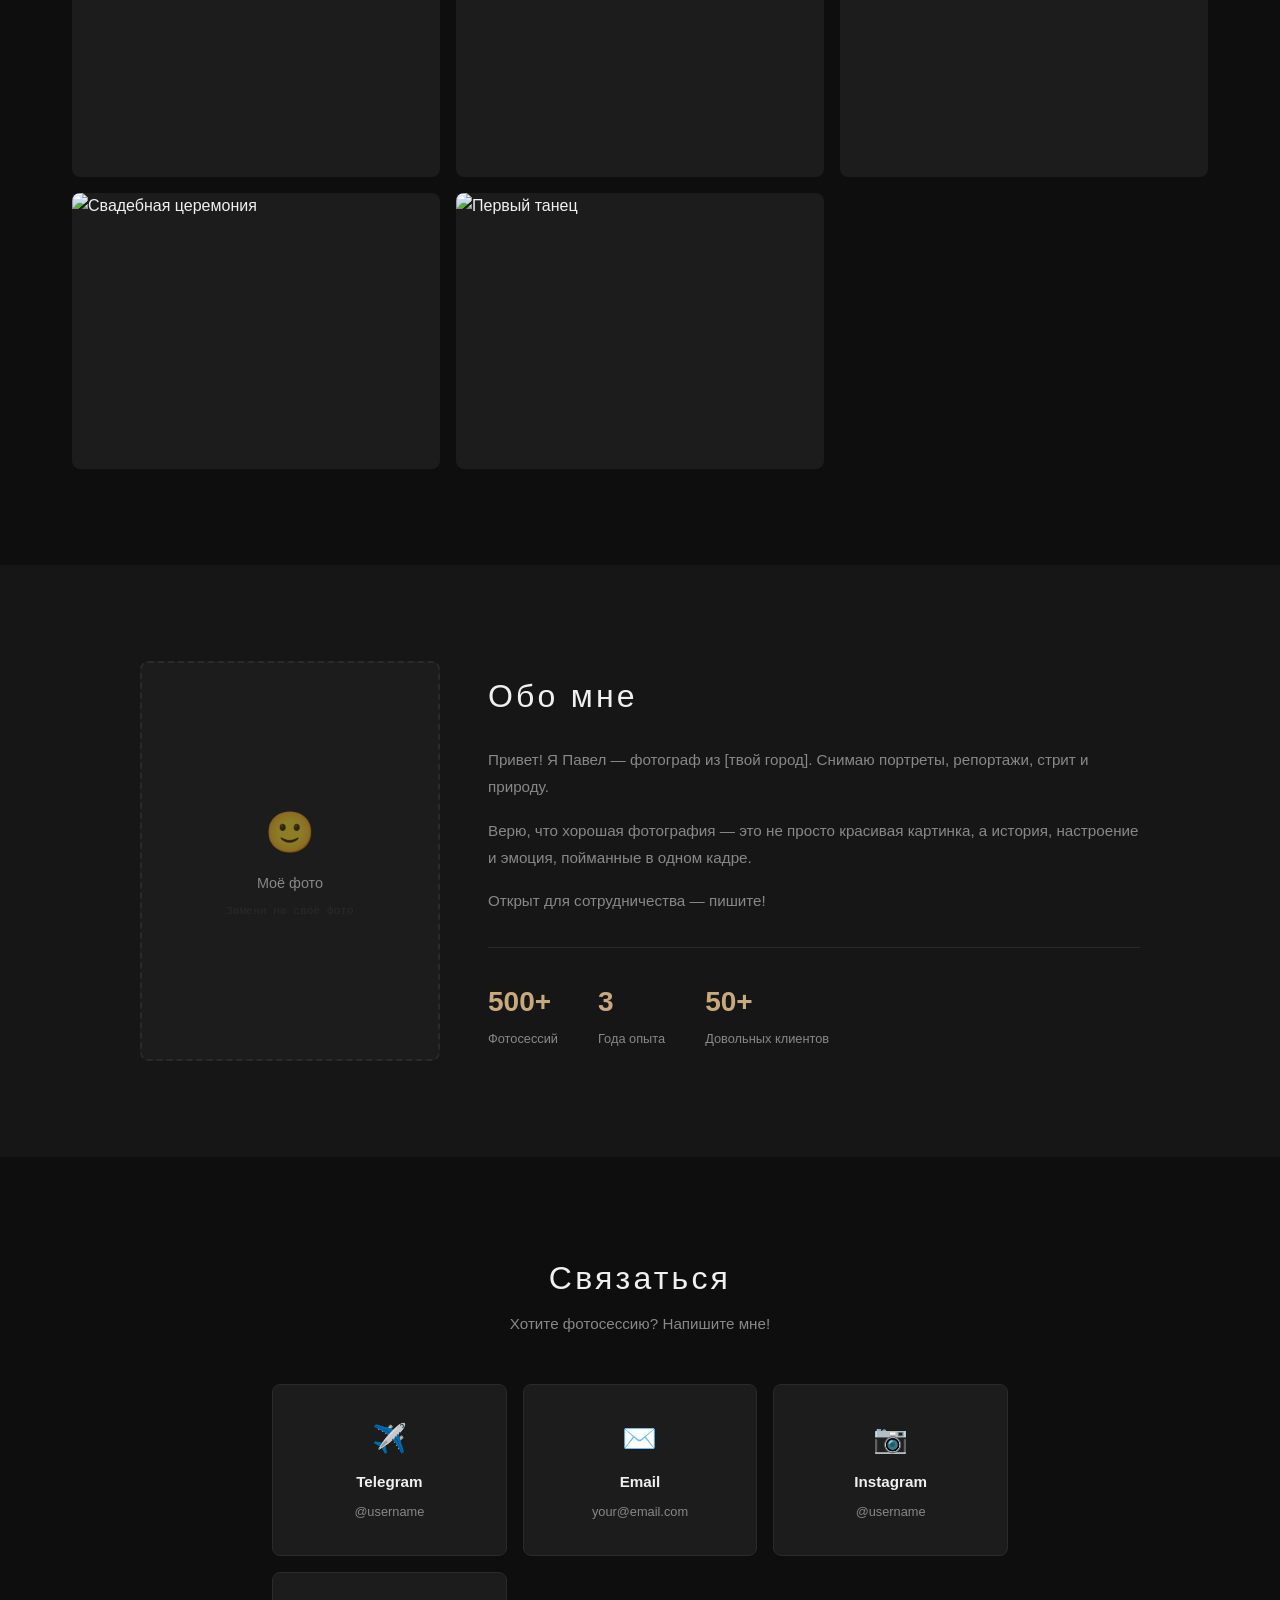
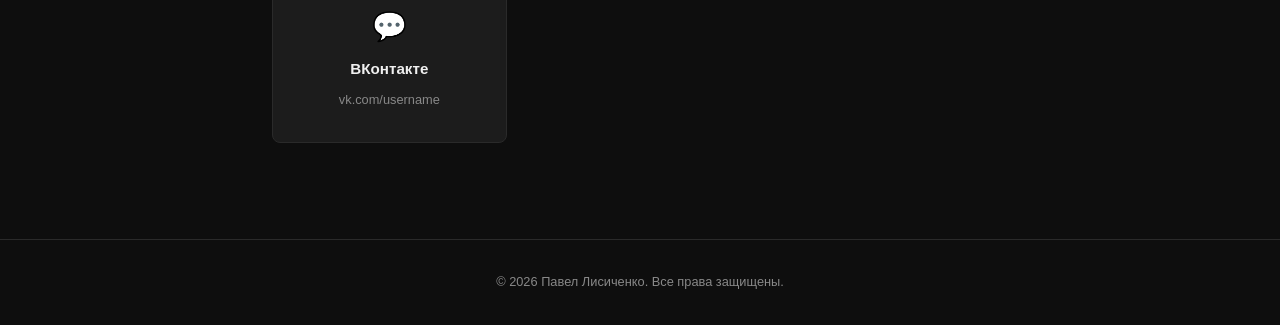
==== commit 19f09b54: "Add files via upload" ====
--- a/index.html
+++ b/index.html
@@ -68,6 +68,7 @@
         <a href="#" class="logo">ПЛ</a>
         <nav class="nav">
             <a href="#portfolio" class="nav-link">Портфолио</a>
+            <a href="services.html" class="nav-link">Услуги</a>
             <a href="#about" class="nav-link">Обо мне</a>
             <a href="#contact" class="nav-link">Контакты</a>
         </nav>
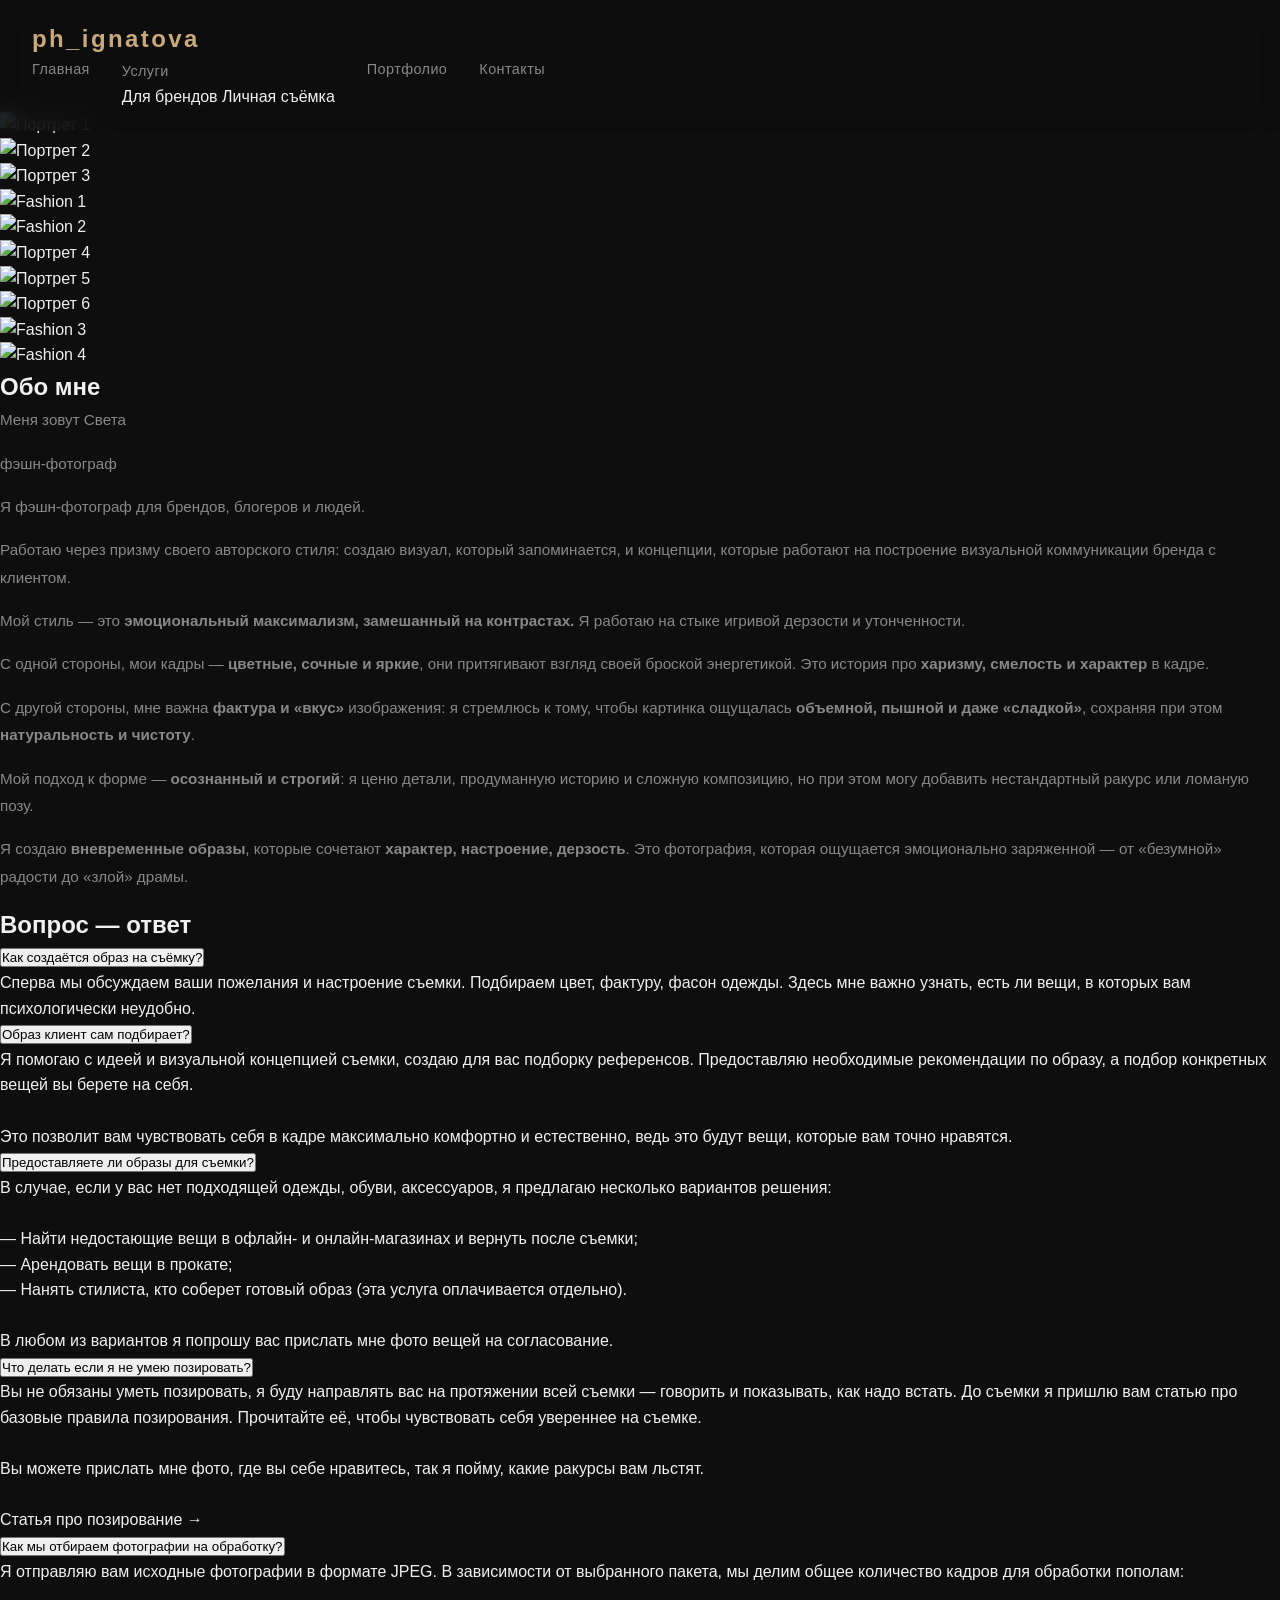
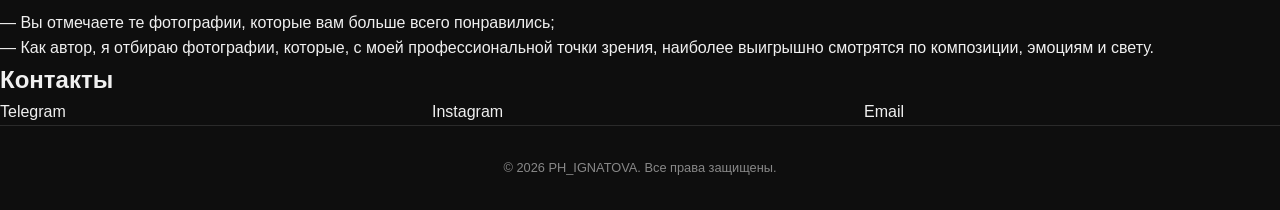
==== commit e87ed5ce: "Update index.html" ====
--- a/index.html
+++ b/index.html
@@ -2,188 +2,228 @@
 <html lang="ru">
 <head>
     <meta charset="UTF-8">
-    <meta name="viewport" content="width=device-width, initial-scale=1.0">
-
-    <!-- ===== SEO: Основные мета-теги ===== -->
-    <title>Павел Лисиченко — Фотограф | Портфолио</title>
-    <meta name="description" content="Портфолио фотографа Павла Лисиченко. Портреты, стрит, природа, репортажи. Запись на съёмку.">
-    <meta name="keywords" content="фотограф, портфолио, портреты, фотосессия, съёмка, Павел Лисиченко">
-    <meta name="author" content="Павел Лисиченко">
-
-    <!-- ===== SEO: Canonical URL ===== -->
+    <meta name="viewport" content="width=device-width, initial-scale=1.0, maximum-scale=5.0">
+
+    <!-- SEO -->
+    <title>PH_IGNATOVA — Фэшн-фотограф</title>
+    <meta name="description" content="PH_IGNATOVA — фэшн-фотограф для брендов, блогеров и людей. Портреты, лукбуки, кампейны, бьюти. Запись на съёмку.">
+    <meta name="keywords" content="фэшн фотограф, fashion photographer, портреты, лукбук, кампейн, бьюти, PH_IGNATOVA">
+    <meta name="author" content="PH_IGNATOVA">
     <link rel="canonical" href="https://ignatovaphotographer.github.io/">
 
-    <!-- ===== SEO: Open Graph (VK, Telegram, Facebook) ===== -->
+    <!-- Open Graph -->
     <meta property="og:type" content="website">
-    <meta property="og:title" content="Павел Лисиченко — Фотограф">
-    <meta property="og:description" content="Портфолио фотографа. Портреты, стрит, природа, репортажи. Запись на съёмку.">
+    <meta property="og:title" content="PH_IGNATOVA — Фэшн-фотограф">
+    <meta property="og:description" content="Фэшн-фотограф для брендов, блогеров и людей. Запись на съёмку.">
     <meta property="og:url" content="https://ignatovaphotographer.github.io/">
-    <!-- Добавь своё фото-превью (1200x630px) и раскомментируй: -->
+    <meta property="og:locale" content="ru_RU">
+    <meta property="og:site_name" content="PH_IGNATOVA">
     <!-- <meta property="og:image" content="https://ignatovaphotographer.github.io/og-image.jpg"> -->
-    <meta property="og:locale" content="ru_RU">
-    <meta property="og:site_name" content="Павел Лисиченко — Фотограф">
-
-    <!-- ===== SEO: Twitter Card ===== -->
+
+    <!-- Twitter -->
     <meta name="twitter:card" content="summary_large_image">
-    <meta name="twitter:title" content="Павел Лисиченко — Фотограф">
-    <meta name="twitter:description" content="Портфолио фотографа. Портреты, стрит, природа, репортажи.">
-    <!-- <meta name="twitter:image" content="https://ignatovaphotographer.github.io/og-image.jpg"> -->
-
-    <!-- ===== PWA / Мобильное ===== -->
-    <meta name="theme-color" content="#c8a97e">
+    <meta name="twitter:title" content="PH_IGNATOVA — Фэшн-фотограф">
+    <meta name="twitter:description" content="Фэшн-фотограф для брендов, блогеров и людей.">
+
+    <!-- PWA -->
+    <meta name="theme-color" content="#ffffff">
     <meta name="mobile-web-app-capable" content="yes">
-    <meta name="apple-mobile-web-app-status-bar-style" content="black-translucent">
+    <meta name="apple-mobile-web-app-status-bar-style" content="default">
     <link rel="manifest" href="manifest.json">
 
-    <!-- ===== Стили ===== -->
+    <!-- Styles -->
     <link rel="stylesheet" href="style.css">
     <link rel="icon" href="data:image/svg+xml,<svg xmlns='http://www.w3.org/2000/svg' viewBox='0 0 100 100'><text y='.9em' font-size='90'>📷</text></svg>">
 
-    <!-- ===== SEO: JSON-LD Structured Data (Google) ===== -->
+    <!-- JSON-LD -->
     <script type="application/ld+json">
     {
         "@context": "https://schema.org",
         "@type": "ProfessionalService",
-        "name": "Павел Лисиченко — Фотограф",
-        "description": "Профессиональная фотосъёмка: портреты, репортажи, стрит, природа",
+        "name": "PH_IGNATOVA — Фэшн-фотограф",
+        "description": "Фэшн-фотограф для брендов, блогеров и людей. Портреты, лукбуки, кампейны, бьюти.",
         "url": "https://ignatovaphotographer.github.io/",
-        "priceRange": "$$",
-        "address": {
-            "@type": "PostalAddress",
-            "addressCountry": "RU"
-        },
+        "address": { "@type": "PostalAddress", "addressCountry": "RU" },
         "sameAs": [
             "https://t.me/username",
-            "https://instagram.com/username",
-            "https://vk.com/username"
-        ],
-        "knowsAbout": ["Портретная фотосъёмка", "Стрит-фотография", "Пейзажная фотография", "Репортажная съёмка"]
+            "https://instagram.com/username"
+        ]
     }
     </script>
 </head>
 <body>
 
-    <!-- ===== Header / Navigation ===== -->
+    <!-- Header -->
     <header class="header">
-        <a href="#" class="logo">ПЛ</a>
-        <nav class="nav">
-            <a href="#portfolio" class="nav-link">Портфолио</a>
-            <a href="services.html" class="nav-link">Услуги</a>
-            <a href="#about" class="nav-link">Обо мне</a>
-            <a href="#contact" class="nav-link">Контакты</a>
-        </nav>
-        <button class="menu-btn" aria-label="Меню">
-            <span></span>
-            <span></span>
-            <span></span>
-        </button>
+        <div class="header-inner">
+            <a href="index.html" class="logo">ph_ignatova</a>
+            <nav class="nav" id="nav">
+                <a href="index.html" class="nav-link active">Главная</a>
+                <div class="nav-dropdown">
+                    <a href="#" class="nav-link" onclick="return false;">Услуги</a>
+                    <div class="dropdown-menu">
+                        <a href="services-brands.html">Для брендов</a>
+                        <a href="services-personal.html">Личная съёмка</a>
+                    </div>
+                </div>
+                <a href="#portfolio" class="nav-link">Портфолио</a>
+                <a href="#contact" class="nav-link">Контакты</a>
+            </nav>
+            <button class="menu-btn" id="menuBtn" aria-label="Меню">
+                <span></span>
+                <span></span>
+                <span></span>
+            </button>
+        </div>
     </header>
 
-    <!-- ===== Hero Section ===== -->
-    <section class="hero">
-        <div class="hero-content">
-            <p class="hero-greeting">Привет, я</p>
-            <h1 class="hero-name">Павел Лисиченко</h1>
-            <p class="hero-tagline">Фотограф · Ловлю моменты, которые хочется пережить снова</p>
-            <a href="#portfolio" class="hero-btn">Смотреть работы ↓</a>
+    <!-- Photo Grid — Row 1: 3 photos -->
+    <main style="padding-top: 7rem;">
+
+        <div class="photo-grid" id="portfolio">
+            <!-- РЯДЫ ФОТОГРАФИЙ — замени src на свои ссылки с Wfolio -->
+            <div class="photo-row row-3">
+                <div class="photo-cell">
+                    <img src="https://images.unsplash.com/photo-1534528741775-53994a69daeb?w=600&q=80" alt="Портрет 1" draggable="false">
+                </div>
+                <div class="photo-cell">
+                    <img src="https://images.unsplash.com/photo-1524504388940-b1c1722653e1?w=600&q=80" alt="Портрет 2" draggable="false">
+                </div>
+                <div class="photo-cell">
+                    <img src="https://images.unsplash.com/photo-1517841905240-472988babdf9?w=600&q=80" alt="Портрет 3" draggable="false">
+                </div>
+            </div>
+
+            <div class="photo-row row-2">
+                <div class="photo-cell">
+                    <img src="https://images.unsplash.com/photo-1502823403499-6ccfcf4fb453?w=800&q=80" alt="Fashion 1" draggable="false">
+                </div>
+                <div class="photo-cell">
+                    <img src="https://images.unsplash.com/photo-1509631179647-0177331693ae?w=600&q=80" alt="Fashion 2" draggable="false">
+                </div>
+            </div>
+
+            <div class="photo-row row-3">
+                <div class="photo-cell">
+                    <img src="https://images.unsplash.com/photo-1529626455594-4ff0802cfb7e?w=600&q=80" alt="Портрет 4" draggable="false">
+                </div>
+                <div class="photo-cell">
+                    <img src="https://images.unsplash.com/photo-1494790108377-be9c29b29330?w=600&q=80" alt="Портрет 5" draggable="false">
+                </div>
+                <div class="photo-cell">
+                    <img src="https://images.unsplash.com/photo-1507003211169-0a1dd7228f2d?w=600&q=80" alt="Портрет 6" draggable="false">
+                </div>
+            </div>
+
+            <div class="photo-row row-2">
+                <div class="photo-cell">
+                    <img src="https://images.unsplash.com/photo-1515886657613-9f3515b0c78f?w=800&q=80" alt="Fashion 3" draggable="false">
+                </div>
+                <div class="photo-cell">
+                    <img src="https://images.unsplash.com/photo-1544005313-94ddf0286df2?w=600&q=80" alt="Fashion 4" draggable="false">
+                </div>
+            </div>
         </div>
-    </section>
-
-    <!-- ===== Portfolio Gallery ===== -->
-    <section id="portfolio" class="portfolio">
-        <div class="section-header">
-            <h2>Портфолио</h2>
-            <p>Избранные работы</p>
-        </div>
-        <div class="filter-bar" id="filter-bar"></div>
-        <div class="gallery" id="gallery"></div>
-    </section>
-
-    <!-- ===== About Section ===== -->
-    <section id="about" class="about">
-        <div class="about-content">
-            <div class="about-photo">
-                <div class="gallery-placeholder about-placeholder">
-                    <span class="placeholder-icon">🙂</span>
-                    <span class="placeholder-text">Моё фото</span>
-                    <span class="placeholder-hint">Замени на своё фото</span>
-                </div>
-            </div>
+
+        <!-- About -->
+        <section class="section" id="about">
+            <h2 class="section-title">Обо мне</h2>
             <div class="about-text">
-                <h2>Обо мне</h2>
-                <p>
-                    Привет! Я Павел — фотограф из [твой город]. 
-                    Снимаю портреты, репортажи, стрит и природу.
-                </p>
-                <p>
-                    Верю, что хорошая фотография — это не просто красивая картинка, 
-                    а история, настроение и эмоция, пойманные в одном кадре.
-                </p>
-                <p>
-                    Открыт для сотрудничества — пишите!
-                </p>
-                <div class="about-stats">
-                    <div class="stat">
-                        <span class="stat-number">500+</span>
-                        <span class="stat-label">Фотосессий</span>
-                    </div>
-                    <div class="stat">
-                        <span class="stat-number">3</span>
-                        <span class="stat-label">Года опыта</span>
-                    </div>
-                    <div class="stat">
-                        <span class="stat-number">50+</span>
-                        <span class="stat-label">Довольных клиентов</span>
-                    </div>
-                </div>
-            </div>
-        </div>
-    </section>
-
-    <!-- ===== Contact Section ===== -->
-    <section id="contact" class="contact">
-        <div class="section-header">
-            <h2>Связаться</h2>
-            <p>Хотите фотосессию? Напишите мне!</p>
-        </div>
-        <div class="contact-links">
-            <a href="https://t.me/username" class="contact-card" target="_blank" rel="noopener">
-                <span class="contact-icon">✈️</span>
-                <span class="contact-name">Telegram</span>
-                <span class="contact-value">@username</span>
-            </a>
-            <a href="mailto:your@email.com" class="contact-card">
-                <span class="contact-icon">✉️</span>
-                <span class="contact-name">Email</span>
-                <span class="contact-value">your@email.com</span>
-            </a>
-            <a href="https://instagram.com/username" class="contact-card" target="_blank" rel="noopener">
-                <span class="contact-icon">📷</span>
-                <span class="contact-name">Instagram</span>
-                <span class="contact-value">@username</span>
-            </a>
-            <a href="https://vk.com/username" class="contact-card" target="_blank" rel="noopener">
-                <span class="contact-icon">💬</span>
-                <span class="contact-name">ВКонтакте</span>
-                <span class="contact-value">vk.com/username</span>
-            </a>
-        </div>
-    </section>
-
-    <!-- ===== Footer ===== -->
+                <p class="about-name">Меня зовут Света</p>
+                <p class="about-role">фэшн-фотограф</p>
+
+                <p>Я фэшн-фотограф для брендов, блогеров и людей.</p>
+
+                <p>Работаю через призму своего авторского стиля: создаю визуал, который запоминается, и концепции, которые работают на построение визуальной коммуникации бренда с клиентом.</p>
+
+                <p>Мой стиль — это <strong>эмоциональный максимализм, замешанный на контрастах.</strong> Я работаю на стыке игривой дерзости и утонченности.</p>
+
+                <p>С одной стороны, мои кадры — <strong>цветные, сочные и яркие</strong>, они притягивают взгляд своей броской энергетикой. Это история про <strong>харизму, смелость и характер</strong> в кадре.</p>
+
+                <p>С другой стороны, мне важна <strong>фактура и «вкус»</strong> изображения: я стремлюсь к тому, чтобы картинка ощущалась <strong>объемной, пышной и даже «сладкой»</strong>, сохраняя при этом <strong>натуральность и чистоту</strong>.</p>
+
+                <p>Мой подход к форме — <strong>осознанный и строгий</strong>: я ценю детали, продуманную историю и сложную композицию, но при этом могу добавить нестандартный ракурс или ломаную позу.</p>
+
+                <p>Я создаю <strong>вневременные образы</strong>, которые сочетают <strong>характер, настроение, дерзость</strong>. Это фотография, которая ощущается эмоционально заряженной — от «безумной» радости до «злой» драмы.</p>
+            </div>
+        </section>
+
+        <!-- FAQ -->
+        <section class="faq" id="faq">
+            <h2 class="section-title">Вопрос — ответ</h2>
+
+            <div class="faq-item">
+                <button class="faq-question">Как создаётся образ на съёмку?</button>
+                <div class="faq-answer">
+                    <div class="faq-answer-inner">
+                        Сперва мы обсуждаем ваши пожелания и настроение съемки. Подбираем цвет, фактуру, фасон одежды. Здесь мне важно узнать, есть ли вещи, в которых вам психологически неудобно.
+                    </div>
+                </div>
+            </div>
+
+            <div class="faq-item">
+                <button class="faq-question">Образ клиент сам подбирает?</button>
+                <div class="faq-answer">
+                    <div class="faq-answer-inner">
+                        Я помогаю с идеей и визуальной концепцией съемки, создаю для вас подборку референсов. Предоставляю необходимые рекомендации по образу, а подбор конкретных вещей вы берете на себя.<br><br>
+                        Это позволит вам чувствовать себя в кадре максимально комфортно и естественно, ведь это будут вещи, которые вам точно нравятся.
+                    </div>
+                </div>
+            </div>
+
+            <div class="faq-item">
+                <button class="faq-question">Предоставляете ли образы для съемки?</button>
+                <div class="faq-answer">
+                    <div class="faq-answer-inner">
+                        В случае, если у вас нет подходящей одежды, обуви, аксессуаров, я предлагаю несколько вариантов решения:<br><br>
+                        — Найти недостающие вещи в офлайн- и онлайн-магазинах и вернуть после съемки;<br>
+                        — Арендовать вещи в прокате;<br>
+                        — Нанять стилиста, кто соберет готовый образ (эта услуга оплачивается отдельно).<br><br>
+                        В любом из вариантов я попрошу вас прислать мне фото вещей на согласование.
+                    </div>
+                </div>
+            </div>
+
+            <div class="faq-item">
+                <button class="faq-question">Что делать если я не умею позировать?</button>
+                <div class="faq-answer">
+                    <div class="faq-answer-inner">
+                        Вы не обязаны уметь позировать, я буду направлять вас на протяжении всей съемки — говорить и показывать, как надо встать. До съемки я пришлю вам статью про базовые правила позирования. Прочитайте её, чтобы чувствовать себя увереннее на съемке.<br><br>
+                        Вы можете прислать мне фото, где вы себе нравитесь, так я пойму, какие ракурсы вам льстят.<br><br>
+                        <a href="https://telegra.ph/Pozirovanie-09-02" target="_blank" rel="noopener">Статья про позирование →</a>
+                    </div>
+                </div>
+            </div>
+
+            <div class="faq-item">
+                <button class="faq-question">Как мы отбираем фотографии на обработку?</button>
+                <div class="faq-answer">
+                    <div class="faq-answer-inner">
+                        Я отправляю вам исходные фотографии в формате JPEG. В зависимости от выбранного пакета, мы делим общее количество кадров для обработки пополам:<br><br>
+                        — Вы отмечаете те фотографии, которые вам больше всего понравились;<br>
+                        — Как автор, я отбираю фотографии, которые, с моей профессиональной точки зрения, наиболее выигрышно смотрятся по композиции, эмоциям и свету.
+                    </div>
+                </div>
+            </div>
+        </section>
+
+        <!-- Contact -->
+        <section class="contact-section" id="contact">
+            <h2 class="section-title">Контакты</h2>
+            <div class="contact-links">
+                <a href="https://t.me/username" class="contact-link" target="_blank" rel="noopener">Telegram</a>
+                <a href="https://instagram.com/username" class="contact-link" target="_blank" rel="noopener">Instagram</a>
+                <a href="mailto:your@email.com" class="contact-link">Email</a>
+            </div>
+        </section>
+
+    </main>
+
+    <!-- Footer -->
     <footer class="footer">
-        <p>&copy; 2026 Павел Лисиченко. Все права защищены.</p>
+        &copy; 2026 PH_IGNATOVA. Все права защищены.
     </footer>
 
-    <!-- ===== Lightbox ===== -->
-    <div class="lightbox" id="lightbox">
-        <button class="lightbox-close" aria-label="Закрыть">&times;</button>
-        <div class="lightbox-content">
-            <img src="" alt="" id="lightbox-img">
-        </div>
-    </div>
-
-    <script src="photos.js"></script>
     <script src="script.js"></script>
 </body>
 </html>
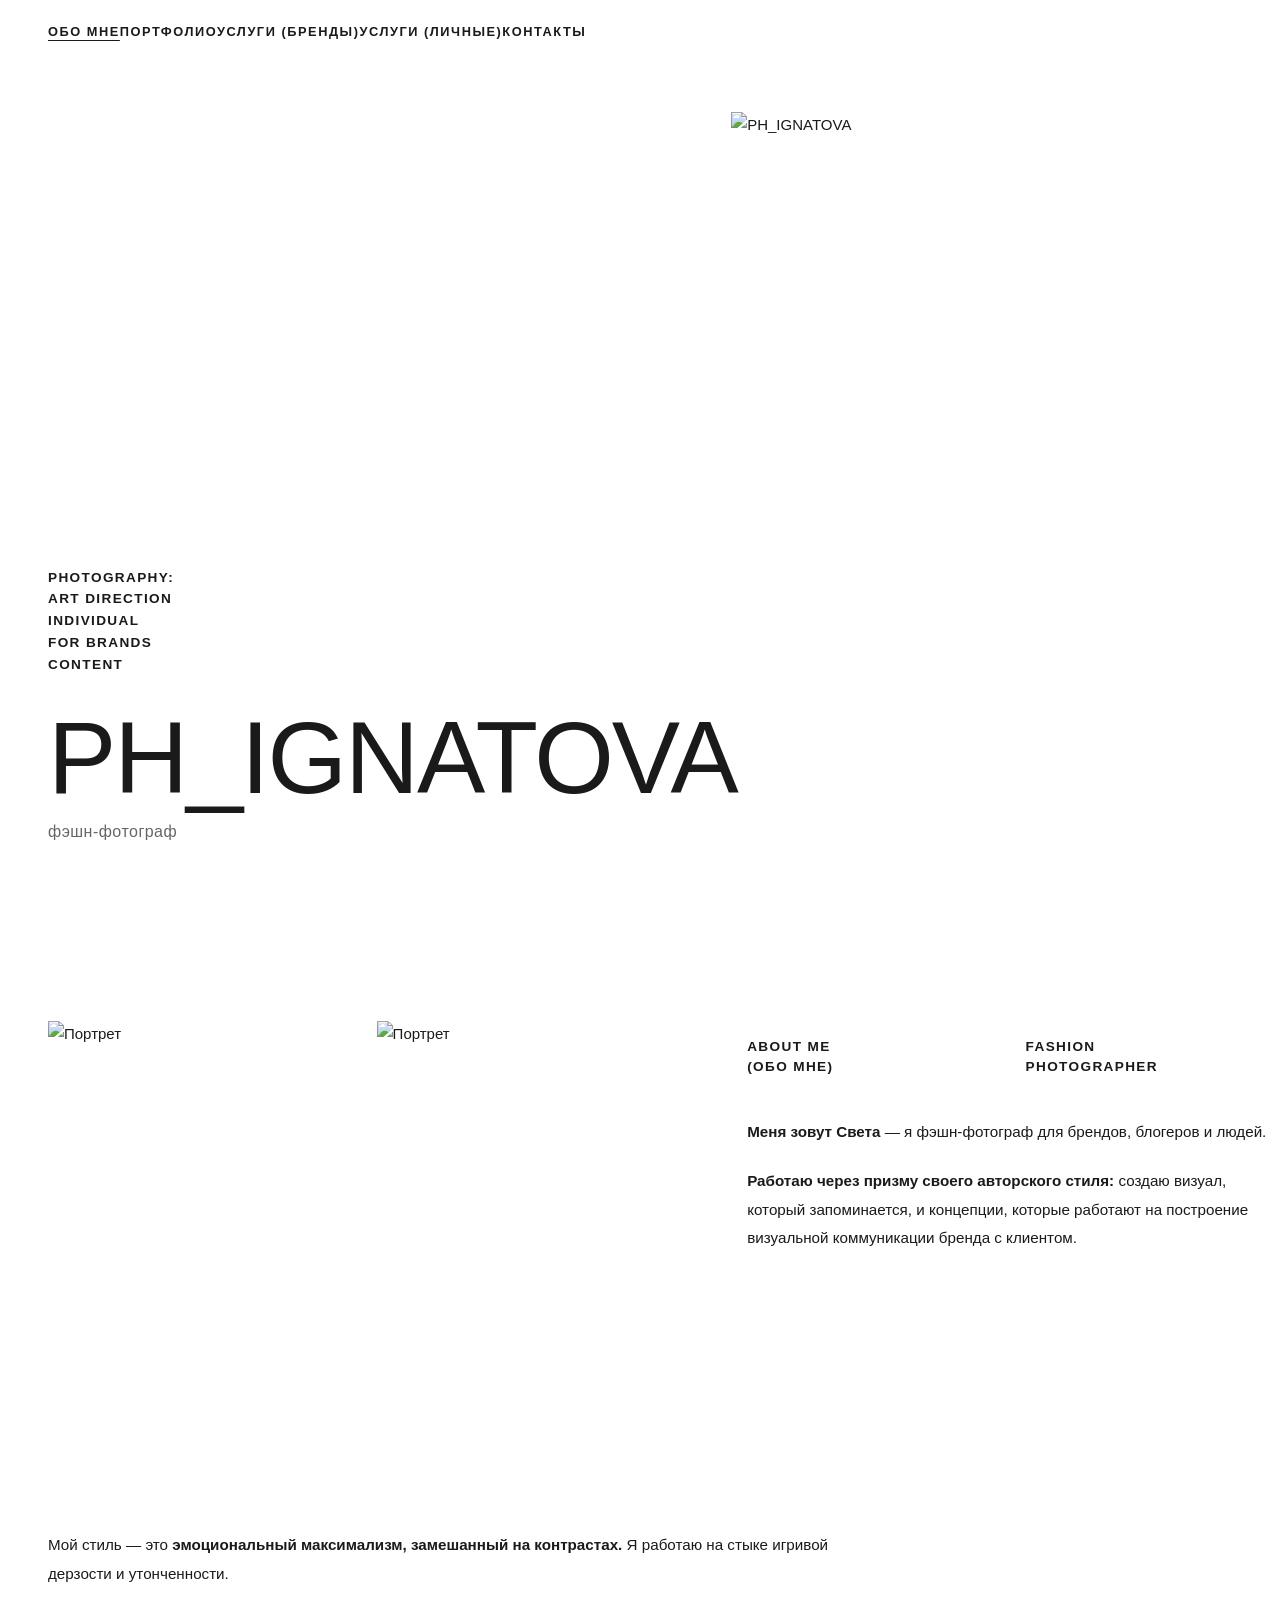
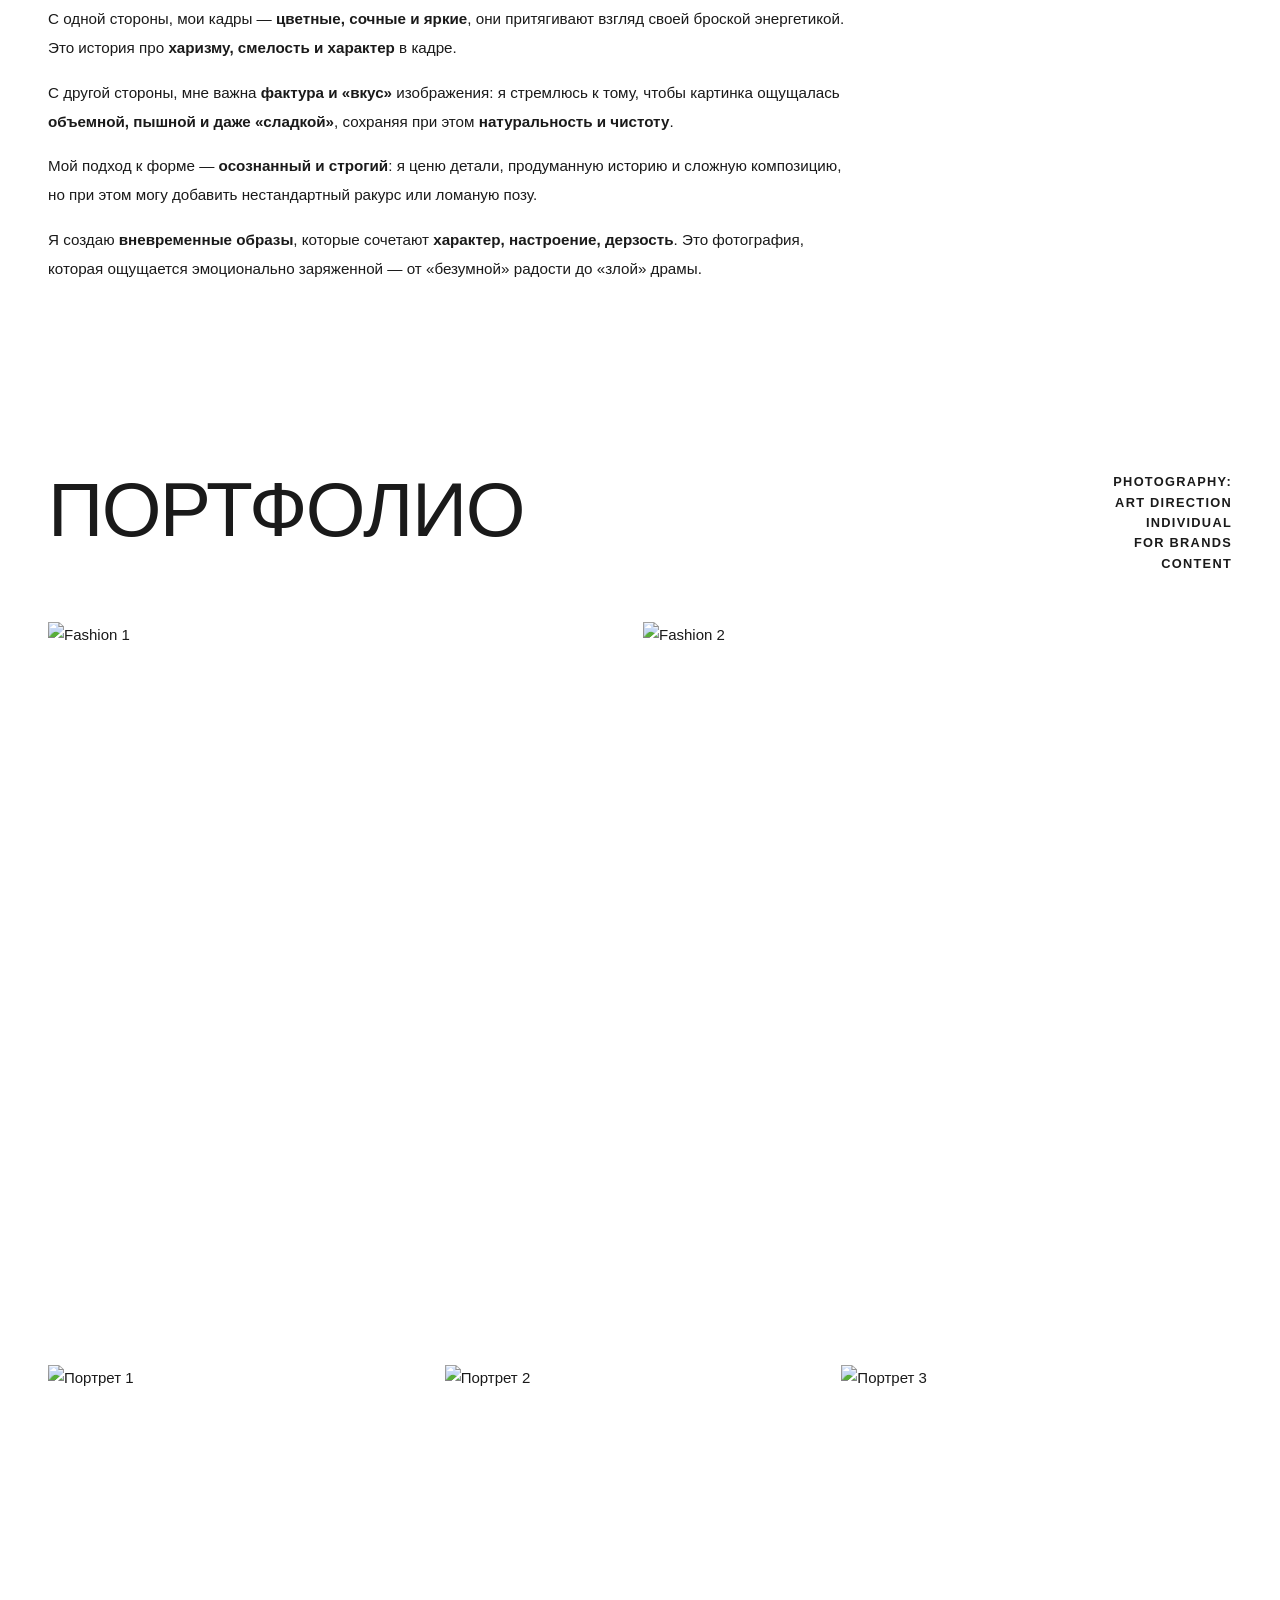
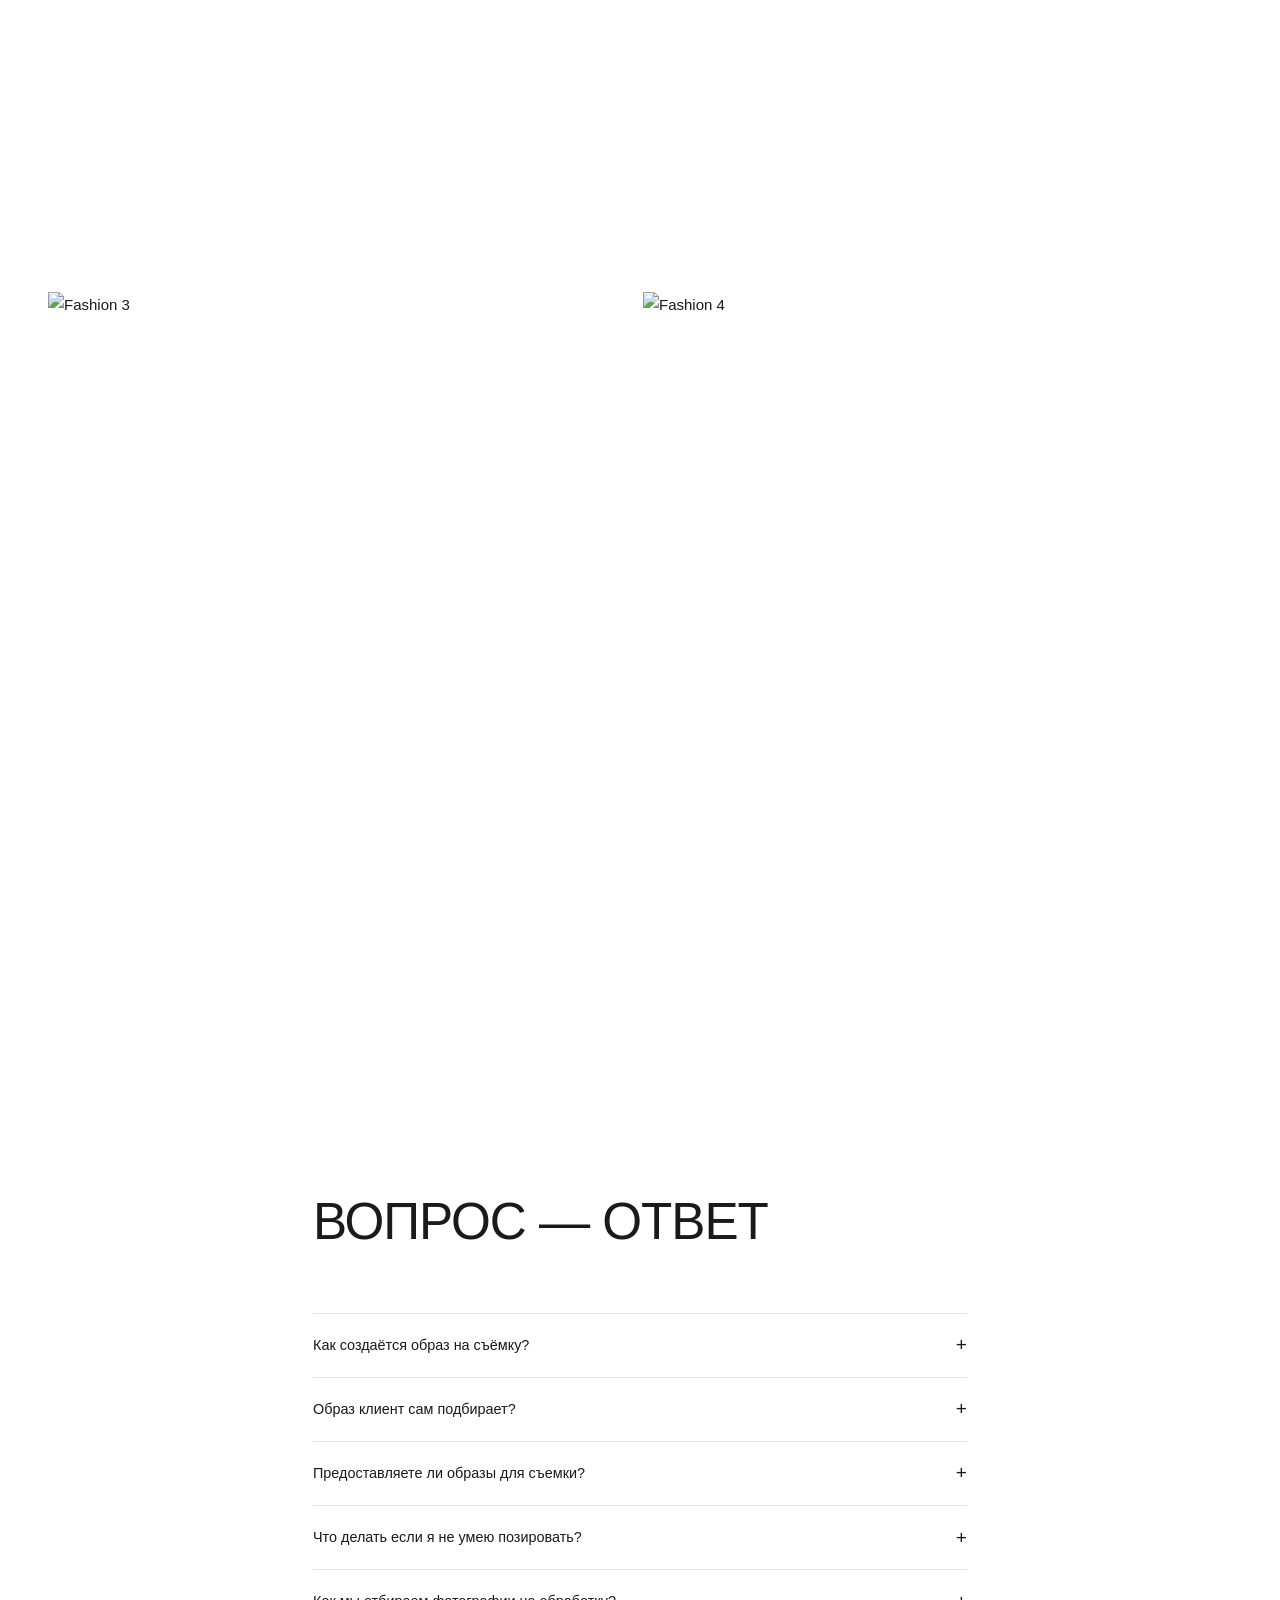
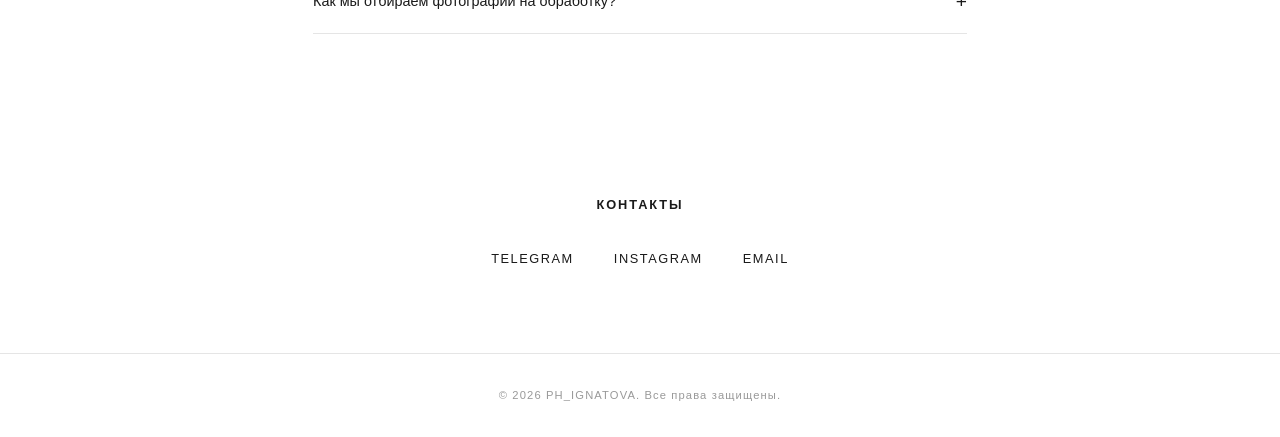
==== commit f84a3afc: "Update index.html" ====
--- a/index.html
+++ b/index.html
@@ -3,227 +3,147 @@
 <head>
     <meta charset="UTF-8">
     <meta name="viewport" content="width=device-width, initial-scale=1.0, maximum-scale=5.0">
-
-    <!-- SEO -->
     <title>PH_IGNATOVA — Фэшн-фотограф</title>
-    <meta name="description" content="PH_IGNATOVA — фэшн-фотограф для брендов, блогеров и людей. Портреты, лукбуки, кампейны, бьюти. Запись на съёмку.">
+    <meta name="description" content="PH_IGNATOVA — фэшн-фотограф для брендов, блогеров и людей. Портреты, лукбуки, кампейны, бьюти.">
     <meta name="keywords" content="фэшн фотограф, fashion photographer, портреты, лукбук, кампейн, бьюти, PH_IGNATOVA">
-    <meta name="author" content="PH_IGNATOVA">
     <link rel="canonical" href="https://ignatovaphotographer.github.io/">
-
-    <!-- Open Graph -->
     <meta property="og:type" content="website">
     <meta property="og:title" content="PH_IGNATOVA — Фэшн-фотограф">
-    <meta property="og:description" content="Фэшн-фотограф для брендов, блогеров и людей. Запись на съёмку.">
+    <meta property="og:description" content="Фэшн-фотограф для брендов, блогеров и людей.">
     <meta property="og:url" content="https://ignatovaphotographer.github.io/">
     <meta property="og:locale" content="ru_RU">
-    <meta property="og:site_name" content="PH_IGNATOVA">
-    <!-- <meta property="og:image" content="https://ignatovaphotographer.github.io/og-image.jpg"> -->
-
-    <!-- Twitter -->
     <meta name="twitter:card" content="summary_large_image">
-    <meta name="twitter:title" content="PH_IGNATOVA — Фэшн-фотограф">
-    <meta name="twitter:description" content="Фэшн-фотограф для брендов, блогеров и людей.">
-
-    <!-- PWA -->
     <meta name="theme-color" content="#ffffff">
-    <meta name="mobile-web-app-capable" content="yes">
-    <meta name="apple-mobile-web-app-status-bar-style" content="default">
     <link rel="manifest" href="manifest.json">
-
-    <!-- Styles -->
     <link rel="stylesheet" href="style.css">
     <link rel="icon" href="data:image/svg+xml,<svg xmlns='http://www.w3.org/2000/svg' viewBox='0 0 100 100'><text y='.9em' font-size='90'>📷</text></svg>">
-
-    <!-- JSON-LD -->
     <script type="application/ld+json">
-    {
-        "@context": "https://schema.org",
-        "@type": "ProfessionalService",
-        "name": "PH_IGNATOVA — Фэшн-фотограф",
-        "description": "Фэшн-фотограф для брендов, блогеров и людей. Портреты, лукбуки, кампейны, бьюти.",
-        "url": "https://ignatovaphotographer.github.io/",
-        "address": { "@type": "PostalAddress", "addressCountry": "RU" },
-        "sameAs": [
-            "https://t.me/username",
-            "https://instagram.com/username"
-        ]
-    }
+    {"@context":"https://schema.org","@type":"ProfessionalService","name":"PH_IGNATOVA","description":"Фэшн-фотограф для брендов, блогеров и людей.","url":"https://ignatovaphotographer.github.io/","address":{"@type":"PostalAddress","addressCountry":"RU"}}
     </script>
 </head>
 <body>
 
-    <!-- Header -->
-    <header class="header">
-        <div class="header-inner">
-            <a href="index.html" class="logo">ph_ignatova</a>
-            <nav class="nav" id="nav">
-                <a href="index.html" class="nav-link active">Главная</a>
-                <div class="nav-dropdown">
-                    <a href="#" class="nav-link" onclick="return false;">Услуги</a>
-                    <div class="dropdown-menu">
-                        <a href="services-brands.html">Для брендов</a>
-                        <a href="services-personal.html">Личная съёмка</a>
-                    </div>
-                </div>
-                <a href="#portfolio" class="nav-link">Портфолио</a>
-                <a href="#contact" class="nav-link">Контакты</a>
-            </nav>
-            <button class="menu-btn" id="menuBtn" aria-label="Меню">
-                <span></span>
-                <span></span>
-                <span></span>
-            </button>
+<!-- NAV -->
+<nav class="topnav" id="topnav">
+    <a href="index.html" class="active">Обо мне</a>
+    <a href="#portfolio">Портфолио</a>
+    <a href="services-brands.html">Услуги (бренды)</a>
+    <a href="services-personal.html">Услуги (личные)</a>
+    <a href="#contact">Контакты</a>
+    <button class="menu-btn" id="menuBtn" aria-label="Меню"><span></span><span></span><span></span></button>
+</nav>
+
+<!-- HERO — left: labels + name, right: large photo -->
+<section class="hero">
+    <div class="hero-left">
+        <div class="hero-labels">
+            PHOTOGRAPHY:<br>
+            ART DIRECTION<br>
+            INDIVIDUAL<br>
+            FOR BRANDS<br>
+            CONTENT
         </div>
-    </header>
+        <h1 class="hero-name">PH_IGNATOVA</h1>
+        <p class="hero-subtitle">фэшн-фотограф</p>
+    </div>
+    <img class="hero-photo" src="https://images.unsplash.com/photo-1534528741775-53994a69daeb?w=800&q=80" alt="PH_IGNATOVA" draggable="false">
+</section>
 
-    <!-- Photo Grid — Row 1: 3 photos -->
-    <main style="padding-top: 7rem;">
+<!-- ABOUT — 2 photos left, text right -->
+<section class="about" id="about">
+    <div class="about-photos">
+        <img src="https://images.unsplash.com/photo-1524504388940-b1c1722653e1?w=600&q=80" alt="Портрет" draggable="false">
+        <img src="https://images.unsplash.com/photo-1517841905240-472988babdf9?w=600&q=80" alt="Портрет" draggable="false">
+    </div>
+    <div class="about-right">
+        <div class="about-header">
+            <h2>About me<br>(обо мне)</h2>
+            <h2>Fashion<br>photographer</h2>
+        </div>
+        <div class="about-text">
+            <p><strong>Меня зовут Света</strong> — я фэшн-фотограф для брендов, блогеров и людей.</p>
+            <p><strong>Работаю через призму своего авторского стиля:</strong> создаю визуал, который запоминается, и концепции, которые работают на построение визуальной коммуникации бренда с клиентом.</p>
+        </div>
+    </div>
+</section>
 
-        <div class="photo-grid" id="portfolio">
-            <!-- РЯДЫ ФОТОГРАФИЙ — замени src на свои ссылки с Wfolio -->
-            <div class="photo-row row-3">
-                <div class="photo-cell">
-                    <img src="https://images.unsplash.com/photo-1534528741775-53994a69daeb?w=600&q=80" alt="Портрет 1" draggable="false">
-                </div>
-                <div class="photo-cell">
-                    <img src="https://images.unsplash.com/photo-1524504388940-b1c1722653e1?w=600&q=80" alt="Портрет 2" draggable="false">
-                </div>
-                <div class="photo-cell">
-                    <img src="https://images.unsplash.com/photo-1517841905240-472988babdf9?w=600&q=80" alt="Портрет 3" draggable="false">
-                </div>
-            </div>
+<div class="about-full">
+    <p>Мой стиль — это <strong>эмоциональный максимализм, замешанный на контрастах.</strong> Я работаю на стыке игривой дерзости и утонченности.</p>
+    <p>С одной стороны, мои кадры — <strong>цветные, сочные и яркие</strong>, они притягивают взгляд своей броской энергетикой. Это история про <strong>харизму, смелость и характер</strong> в кадре.</p>
+    <p>С другой стороны, мне важна <strong>фактура и «вкус»</strong> изображения: я стремлюсь к тому, чтобы картинка ощущалась <strong>объемной, пышной и даже «сладкой»</strong>, сохраняя при этом <strong>натуральность и чистоту</strong>.</p>
+    <p>Мой подход к форме — <strong>осознанный и строгий</strong>: я ценю детали, продуманную историю и сложную композицию, но при этом могу добавить нестандартный ракурс или ломаную позу.</p>
+    <p>Я создаю <strong>вневременные образы</strong>, которые сочетают <strong>характер, настроение, дерзость</strong>. Это фотография, которая ощущается эмоционально заряженной — от «безумной» радости до «злой» драмы.</p>
+</div>
 
-            <div class="photo-row row-2">
-                <div class="photo-cell">
-                    <img src="https://images.unsplash.com/photo-1502823403499-6ccfcf4fb453?w=800&q=80" alt="Fashion 1" draggable="false">
-                </div>
-                <div class="photo-cell">
-                    <img src="https://images.unsplash.com/photo-1509631179647-0177331693ae?w=600&q=80" alt="Fashion 2" draggable="false">
-                </div>
-            </div>
+<!-- PORTFOLIO -->
+<div class="portfolio-header" id="portfolio">
+    <h2>Портфолио</h2>
+    <div class="portfolio-labels">
+        PHOTOGRAPHY:<br>
+        ART DIRECTION<br>
+        INDIVIDUAL<br>
+        FOR BRANDS<br>
+        CONTENT
+    </div>
+</div>
 
-            <div class="photo-row row-3">
-                <div class="photo-cell">
-                    <img src="https://images.unsplash.com/photo-1529626455594-4ff0802cfb7e?w=600&q=80" alt="Портрет 4" draggable="false">
-                </div>
-                <div class="photo-cell">
-                    <img src="https://images.unsplash.com/photo-1494790108377-be9c29b29330?w=600&q=80" alt="Портрет 5" draggable="false">
-                </div>
-                <div class="photo-cell">
-                    <img src="https://images.unsplash.com/photo-1507003211169-0a1dd7228f2d?w=600&q=80" alt="Портрет 6" draggable="false">
-                </div>
-            </div>
+<div class="photo-grid">
+    <div class="photo-row row-2-equal">
+        <div class="photo-cell"><img src="https://images.unsplash.com/photo-1502823403499-6ccfcf4fb453?w=800&q=80" alt="Fashion 1" draggable="false"></div>
+        <div class="photo-cell"><img src="https://images.unsplash.com/photo-1509631179647-0177331693ae?w=800&q=80" alt="Fashion 2" draggable="false"></div>
+    </div>
+    <div class="photo-row row-3">
+        <div class="photo-cell"><img src="https://images.unsplash.com/photo-1529626455594-4ff0802cfb7e?w=600&q=80" alt="Портрет 1" draggable="false"></div>
+        <div class="photo-cell"><img src="https://images.unsplash.com/photo-1494790108377-be9c29b29330?w=600&q=80" alt="Портрет 2" draggable="false"></div>
+        <div class="photo-cell"><img src="https://images.unsplash.com/photo-1507003211169-0a1dd7228f2d?w=600&q=80" alt="Портрет 3" draggable="false"></div>
+    </div>
+    <div class="photo-row row-2-equal">
+        <div class="photo-cell"><img src="https://images.unsplash.com/photo-1515886657613-9f3515b0c78f?w=800&q=80" alt="Fashion 3" draggable="false"></div>
+        <div class="photo-cell"><img src="https://images.unsplash.com/photo-1544005313-94ddf0286df2?w=800&q=80" alt="Fashion 4" draggable="false"></div>
+    </div>
+</div>
 
-            <div class="photo-row row-2">
-                <div class="photo-cell">
-                    <img src="https://images.unsplash.com/photo-1515886657613-9f3515b0c78f?w=800&q=80" alt="Fashion 3" draggable="false">
-                </div>
-                <div class="photo-cell">
-                    <img src="https://images.unsplash.com/photo-1544005313-94ddf0286df2?w=600&q=80" alt="Fashion 4" draggable="false">
-                </div>
-            </div>
-        </div>
+<!-- FAQ -->
+<section class="faq" id="faq">
+    <h2>Вопрос — ответ</h2>
 
-        <!-- About -->
-        <section class="section" id="about">
-            <h2 class="section-title">Обо мне</h2>
-            <div class="about-text">
-                <p class="about-name">Меня зовут Света</p>
-                <p class="about-role">фэшн-фотограф</p>
+    <div class="faq-item">
+        <button class="faq-question">Как создаётся образ на съёмку?</button>
+        <div class="faq-answer"><div class="faq-answer-inner">Сперва мы обсуждаем ваши пожелания и настроение съемки. Подбираем цвет, фактуру, фасон одежды. Здесь мне важно узнать, есть ли вещи, в которых вам психологически неудобно.</div></div>
+    </div>
 
-                <p>Я фэшн-фотограф для брендов, блогеров и людей.</p>
+    <div class="faq-item">
+        <button class="faq-question">Образ клиент сам подбирает?</button>
+        <div class="faq-answer"><div class="faq-answer-inner">Я помогаю с идеей и визуальной концепцией съемки, создаю для вас подборку референсов. Предоставляю необходимые рекомендации по образу, а подбор конкретных вещей вы берете на себя.<br><br>Это позволит вам чувствовать себя в кадре максимально комфортно и естественно, ведь это будут вещи, которые вам точно нравятся.</div></div>
+    </div>
 
-                <p>Работаю через призму своего авторского стиля: создаю визуал, который запоминается, и концепции, которые работают на построение визуальной коммуникации бренда с клиентом.</p>
+    <div class="faq-item">
+        <button class="faq-question">Предоставляете ли образы для съемки?</button>
+        <div class="faq-answer"><div class="faq-answer-inner">В случае, если у вас нет подходящей одежды, обуви, аксессуаров, я предлагаю несколько вариантов решения:<br><br>— Найти недостающие вещи в офлайн- и онлайн-магазинах и вернуть после съемки;<br>— Арендовать вещи в прокате;<br>— Нанять стилиста, кто соберет готовый образ (эта услуга оплачивается отдельно).<br><br>В любом из вариантов я попрошу вас прислать мне фото вещей на согласование.</div></div>
+    </div>
 
-                <p>Мой стиль — это <strong>эмоциональный максимализм, замешанный на контрастах.</strong> Я работаю на стыке игривой дерзости и утонченности.</p>
+    <div class="faq-item">
+        <button class="faq-question">Что делать если я не умею позировать?</button>
+        <div class="faq-answer"><div class="faq-answer-inner">Вы не обязаны уметь позировать, я буду направлять вас на протяжении всей съемки — говорить и показывать, как надо встать. До съемки я пришлю вам статью про базовые правила позирования. Прочитайте её, чтобы чувствовать себя увереннее на съемке.<br><br>Вы можете прислать мне фото, где вы себе нравитесь, так я пойму, какие ракурсы вам льстят.<br><br><a href="https://telegra.ph/Pozirovanie-09-02" target="_blank" rel="noopener">Статья про позирование →</a></div></div>
+    </div>
 
-                <p>С одной стороны, мои кадры — <strong>цветные, сочные и яркие</strong>, они притягивают взгляд своей броской энергетикой. Это история про <strong>харизму, смелость и характер</strong> в кадре.</p>
+    <div class="faq-item">
+        <button class="faq-question">Как мы отбираем фотографии на обработку?</button>
+        <div class="faq-answer"><div class="faq-answer-inner">Я отправляю вам исходные фотографии в формате JPEG. В зависимости от выбранного пакета, мы делим общее количество кадров для обработки пополам:<br><br>— Вы отмечаете те фотографии, которые вам больше всего понравились;<br>— Как автор, я отбираю фотографии, которые, с моей профессиональной точки зрения, наиболее выигрышно смотрятся по композиции, эмоциям и свету.</div></div>
+    </div>
+</section>
 
-                <p>С другой стороны, мне важна <strong>фактура и «вкус»</strong> изображения: я стремлюсь к тому, чтобы картинка ощущалась <strong>объемной, пышной и даже «сладкой»</strong>, сохраняя при этом <strong>натуральность и чистоту</strong>.</p>
+<!-- CONTACT -->
+<section class="contact" id="contact">
+    <h2>Контакты</h2>
+    <div class="contact-links">
+        <a href="https://t.me/username" class="contact-link" target="_blank" rel="noopener">Telegram</a>
+        <a href="https://instagram.com/username" class="contact-link" target="_blank" rel="noopener">Instagram</a>
+        <a href="mailto:your@email.com" class="contact-link">Email</a>
+    </div>
+</section>
 
-                <p>Мой подход к форме — <strong>осознанный и строгий</strong>: я ценю детали, продуманную историю и сложную композицию, но при этом могу добавить нестандартный ракурс или ломаную позу.</p>
-
-                <p>Я создаю <strong>вневременные образы</strong>, которые сочетают <strong>характер, настроение, дерзость</strong>. Это фотография, которая ощущается эмоционально заряженной — от «безумной» радости до «злой» драмы.</p>
-            </div>
-        </section>
-
-        <!-- FAQ -->
-        <section class="faq" id="faq">
-            <h2 class="section-title">Вопрос — ответ</h2>
-
-            <div class="faq-item">
-                <button class="faq-question">Как создаётся образ на съёмку?</button>
-                <div class="faq-answer">
-                    <div class="faq-answer-inner">
-                        Сперва мы обсуждаем ваши пожелания и настроение съемки. Подбираем цвет, фактуру, фасон одежды. Здесь мне важно узнать, есть ли вещи, в которых вам психологически неудобно.
-                    </div>
-                </div>
-            </div>
-
-            <div class="faq-item">
-                <button class="faq-question">Образ клиент сам подбирает?</button>
-                <div class="faq-answer">
-                    <div class="faq-answer-inner">
-                        Я помогаю с идеей и визуальной концепцией съемки, создаю для вас подборку референсов. Предоставляю необходимые рекомендации по образу, а подбор конкретных вещей вы берете на себя.<br><br>
-                        Это позволит вам чувствовать себя в кадре максимально комфортно и естественно, ведь это будут вещи, которые вам точно нравятся.
-                    </div>
-                </div>
-            </div>
-
-            <div class="faq-item">
-                <button class="faq-question">Предоставляете ли образы для съемки?</button>
-                <div class="faq-answer">
-                    <div class="faq-answer-inner">
-                        В случае, если у вас нет подходящей одежды, обуви, аксессуаров, я предлагаю несколько вариантов решения:<br><br>
-                        — Найти недостающие вещи в офлайн- и онлайн-магазинах и вернуть после съемки;<br>
-                        — Арендовать вещи в прокате;<br>
-                        — Нанять стилиста, кто соберет готовый образ (эта услуга оплачивается отдельно).<br><br>
-                        В любом из вариантов я попрошу вас прислать мне фото вещей на согласование.
-                    </div>
-                </div>
-            </div>
-
-            <div class="faq-item">
-                <button class="faq-question">Что делать если я не умею позировать?</button>
-                <div class="faq-answer">
-                    <div class="faq-answer-inner">
-                        Вы не обязаны уметь позировать, я буду направлять вас на протяжении всей съемки — говорить и показывать, как надо встать. До съемки я пришлю вам статью про базовые правила позирования. Прочитайте её, чтобы чувствовать себя увереннее на съемке.<br><br>
-                        Вы можете прислать мне фото, где вы себе нравитесь, так я пойму, какие ракурсы вам льстят.<br><br>
-                        <a href="https://telegra.ph/Pozirovanie-09-02" target="_blank" rel="noopener">Статья про позирование →</a>
-                    </div>
-                </div>
-            </div>
-
-            <div class="faq-item">
-                <button class="faq-question">Как мы отбираем фотографии на обработку?</button>
-                <div class="faq-answer">
-                    <div class="faq-answer-inner">
-                        Я отправляю вам исходные фотографии в формате JPEG. В зависимости от выбранного пакета, мы делим общее количество кадров для обработки пополам:<br><br>
-                        — Вы отмечаете те фотографии, которые вам больше всего понравились;<br>
-                        — Как автор, я отбираю фотографии, которые, с моей профессиональной точки зрения, наиболее выигрышно смотрятся по композиции, эмоциям и свету.
-                    </div>
-                </div>
-            </div>
-        </section>
-
-        <!-- Contact -->
-        <section class="contact-section" id="contact">
-            <h2 class="section-title">Контакты</h2>
-            <div class="contact-links">
-                <a href="https://t.me/username" class="contact-link" target="_blank" rel="noopener">Telegram</a>
-                <a href="https://instagram.com/username" class="contact-link" target="_blank" rel="noopener">Instagram</a>
-                <a href="mailto:your@email.com" class="contact-link">Email</a>
-            </div>
-        </section>
-
-    </main>
-
-    <!-- Footer -->
-    <footer class="footer">
-        &copy; 2026 PH_IGNATOVA. Все права защищены.
-    </footer>
-
-    <script src="script.js"></script>
+<footer class="footer">&copy; 2026 PH_IGNATOVA. Все права защищены.</footer>
+<script src="script.js"></script>
 </body>
 </html>
--- a/style.css
+++ b/style.css
@@ -1,162 +1,181 @@
-/* ===== Reset & Variables ===== */
-*, *::before, *::after { margin: 0; padding: 0; box-sizing: border-box; }
+/* PH_IGNATOVA — amylliris-style layout, Helvetica Neue */
+*,*::before,*::after{margin:0;padding:0;box-sizing:border-box}
+:root{--font:'Helvetica Neue',Helvetica,Arial,sans-serif;--text:#1a1a1a;--muted:#666;--light:#999;--border:#e5e5e5;--transition:.3s ease;--gap:6px}
+html{scroll-behavior:smooth}
+body{font-family:var(--font);background:#fff;color:var(--text);line-height:1.7;font-size:15px;-webkit-font-smoothing:antialiased;-webkit-touch-callout:none}
+a{color:inherit;text-decoration:none}
+img{display:block;max-width:100%}
+button{cursor:pointer;border:none;background:none;font-family:inherit}
 
-:root {
-    --bg: #0e0e0e;
-    --bg-light: #161616;
-    --surface: #1c1c1c;
-    --border: #2a2a2a;
-    --text: #f0f0f0;
-    --text-muted: #888;
-    --accent: #c8a97e;
-    --accent-dark: #a8895e;
-    --radius: 8px;
-    --transition: 0.3s ease;
+/* === NAV BAR === */
+.topnav{position:fixed;top:0;left:0;right:0;z-index:1000;background:rgba(255,255,255,.97);backdrop-filter:blur(8px);-webkit-backdrop-filter:blur(8px);display:flex;justify-content:space-between;align-items:center;padding:1.1rem 3rem;transition:box-shadow var(--transition)}
+.topnav.scrolled{box-shadow:0 1px 0 var(--border)}
+.topnav a{font-size:.8rem;font-weight:700;letter-spacing:.12em;text-transform:uppercase;color:var(--text);transition:opacity var(--transition)}
+.topnav a:hover{opacity:.5}
+.topnav a.active{text-decoration:underline;text-underline-offset:4px}
+
+/* Mobile menu btn */
+.menu-btn{display:none;flex-direction:column;gap:5px;padding:.5rem;z-index:1001}
+.menu-btn span{display:block;width:22px;height:1.5px;background:var(--text);transition:all var(--transition)}
+.menu-btn.open span:nth-child(1){transform:rotate(45deg) translate(4px,4px)}
+.menu-btn.open span:nth-child(2){opacity:0}
+.menu-btn.open span:nth-child(3){transform:rotate(-45deg) translate(5px,-5px)}
+
+/* === HERO (homepage) === */
+.hero{padding:7rem 3rem 4rem;display:grid;grid-template-columns:55% 45%;gap:2rem;min-height:100vh;align-items:end}
+.hero-left{display:flex;flex-direction:column;justify-content:flex-end;padding-bottom:2rem}
+.hero-labels{font-size:.85rem;font-weight:700;letter-spacing:.1em;text-transform:uppercase;line-height:1.6;margin-bottom:2rem;color:var(--text)}
+.hero-name{font-size:clamp(3rem,8vw,6.5rem);font-weight:300;letter-spacing:-.02em;line-height:1;margin-bottom:.5rem;text-transform:uppercase}
+.hero-subtitle{font-size:1rem;font-weight:400;color:var(--muted);letter-spacing:.03em}
+.hero-photo{width:100%;height:85vh;object-fit:cover}
+
+/* === ABOUT === */
+.about{padding:5rem 3rem;display:grid;grid-template-columns:55% 45%;gap:3rem}
+.about-photos{display:grid;grid-template-columns:1fr 1fr;gap:var(--gap)}
+.about-photos img{width:100%;height:100%;object-fit:cover;aspect-ratio:3/4}
+.about-right{padding-top:1rem}
+.about-header{display:grid;grid-template-columns:1fr 1fr;gap:1.5rem;margin-bottom:2.5rem}
+.about-header h2{font-size:.85rem;font-weight:700;letter-spacing:.1em;text-transform:uppercase;line-height:1.5}
+.about-text{font-size:.95rem;line-height:1.9;font-weight:400}
+.about-text p{margin-bottom:1.25rem}
+.about-text strong{font-weight:700}
+.about-full{padding:0 3rem 4rem;max-width:900px}
+.about-full p{font-size:.95rem;line-height:1.9;margin-bottom:1rem}
+.about-full strong{font-weight:700}
+.about-full em{font-style:italic}
+
+/* === PORTFOLIO SECTION === */
+.portfolio-header{padding:5rem 3rem 3rem;display:flex;justify-content:space-between;align-items:flex-end}
+.portfolio-header h2{font-size:clamp(2.5rem,6vw,5rem);font-weight:300;letter-spacing:-.02em;text-transform:uppercase}
+.portfolio-labels{font-size:.8rem;font-weight:700;letter-spacing:.1em;text-transform:uppercase;line-height:1.6;text-align:right}
+
+/* Photo grid */
+.photo-grid{padding:0 3rem 5rem}
+.photo-row{display:flex;gap:var(--gap);margin-bottom:var(--gap)}
+.photo-cell{overflow:hidden;position:relative}
+.photo-cell::after{content:'';position:absolute;inset:0;z-index:1}
+.photo-cell img{width:100%;height:100%;object-fit:cover;pointer-events:none;-webkit-user-drag:none;user-select:none}
+.photo-row.row-3 .photo-cell{flex:1;aspect-ratio:3/4}
+.photo-row.row-2 .photo-cell:first-child{flex:3;aspect-ratio:3/4}
+.photo-row.row-2 .photo-cell:last-child{flex:2;aspect-ratio:2/3}
+.photo-row.row-2-equal .photo-cell{flex:1;aspect-ratio:4/5}
+
+/* === SERVICE PAGE HERO === */
+.page-hero{padding:7rem 3rem 3rem;display:grid;grid-template-columns:50% 25% 25%;gap:1.5rem;align-items:end}
+.page-hero h1{font-size:clamp(2.5rem,6vw,5rem);font-weight:300;letter-spacing:-.02em;text-transform:uppercase;line-height:1}
+.page-hero .labels{font-size:.85rem;font-weight:700;letter-spacing:.08em;text-transform:uppercase;line-height:1.6}
+.page-hero .desc{font-size:.9rem;font-weight:400;line-height:1.7;color:var(--text)}
+
+/* Service photos row */
+.service-photos{padding:2rem 3rem;display:flex;gap:var(--gap)}
+.service-photos .photo-cell{flex:1;aspect-ratio:3/4}
+
+/* === PACKAGE BLOCK === */
+.package{padding:4rem 3rem;display:grid;grid-template-columns:45% 22% 33%;gap:2rem;align-items:start}
+.package-photos{display:flex;flex-wrap:wrap;gap:var(--gap)}
+.package-photos .photo-big{width:55%;aspect-ratio:3/4;overflow:hidden;position:relative}
+.package-photos .photo-small{width:calc(45% - var(--gap));aspect-ratio:3/4;overflow:hidden;position:relative;align-self:flex-end}
+.package-photos img{width:100%;height:100%;object-fit:cover;pointer-events:none;-webkit-user-drag:none}
+.package-photos .photo-big::after,.package-photos .photo-small::after{content:'';position:absolute;inset:0;z-index:1}
+.package-title{font-size:.85rem;font-weight:700;letter-spacing:.08em;text-transform:uppercase;line-height:1.6;padding-top:.5rem}
+.package-right h3{font-size:.85rem;font-weight:700;letter-spacing:.08em;text-transform:uppercase;margin-bottom:1.5rem}
+.package-right .includes{font-size:.9rem;line-height:1.9;font-weight:400;margin-bottom:2rem}
+.package-right .includes strong{font-weight:700}
+.package-price{font-size:clamp(1.5rem,3vw,2.5rem);font-weight:400;letter-spacing:-.01em;margin-top:1rem}
+
+/* Price by city rows */
+.city-price{font-size:.9rem;line-height:2;font-weight:400}
+.city-price strong{font-weight:700}
+
+/* === TERMS SECTION === */
+.terms{padding:5rem 3rem;display:grid;grid-template-columns:50% 50%;gap:3rem}
+.terms-left h2{font-size:clamp(2rem,5vw,4rem);font-weight:300;letter-spacing:-.02em;text-transform:uppercase;line-height:1.1;margin-bottom:1rem}
+.terms-left .tag{font-size:.8rem;font-weight:700;letter-spacing:.1em;text-transform:uppercase;line-height:1.6;color:var(--muted)}
+.terms-right h3{font-size:.85rem;font-weight:700;letter-spacing:.08em;text-transform:uppercase;margin-bottom:1.5rem}
+.terms-right p{font-size:.9rem;line-height:1.9;font-weight:400;margin-bottom:1rem}
+
+/* === STEPS LIST === */
+.steps-section{padding:3rem 3rem 5rem;max-width:750px}
+.steps-section h3{font-size:.85rem;font-weight:700;letter-spacing:.1em;text-transform:uppercase;margin-bottom:2rem}
+.steps-list{counter-reset:step;list-style:none}
+.steps-list li{counter-increment:step;font-size:.9rem;font-weight:400;line-height:1.9;padding-left:2rem;position:relative;margin-bottom:.3rem}
+.steps-list li::before{content:counter(step) '.';position:absolute;left:0;color:var(--light);font-weight:500;font-size:.85rem}
+
+/* === EXTRA COSTS === */
+.extras{padding:2rem 3rem 5rem;max-width:750px}
+.extras h3{font-size:.85rem;font-weight:700;letter-spacing:.1em;text-transform:uppercase;margin-bottom:1.5rem}
+.extras p{font-size:.9rem;line-height:1.9;font-weight:400;margin-bottom:.5rem}
+.extras strong{font-weight:700}
+
+/* === FAQ === */
+.faq{max-width:750px;margin:0 auto;padding:4rem 3rem 5rem}
+.faq h2{font-size:clamp(2rem,4vw,3.5rem);font-weight:300;letter-spacing:-.02em;text-transform:uppercase;margin-bottom:3rem}
+.faq-item{border-bottom:1px solid var(--border)}
+.faq-item:first-of-type{border-top:1px solid var(--border)}
+.faq-question{width:100%;text-align:left;padding:1.25rem 2rem 1.25rem 0;font-size:.9rem;font-weight:500;line-height:1.6;color:var(--text);position:relative;font-family:var(--font);transition:color var(--transition)}
+.faq-question:hover{color:var(--muted)}
+.faq-question::after{content:'+';position:absolute;right:0;top:50%;transform:translateY(-50%);font-size:1.2rem;font-weight:300;transition:transform var(--transition)}
+.faq-item.open .faq-question::after{transform:translateY(-50%) rotate(45deg)}
+.faq-answer{max-height:0;overflow:hidden;transition:max-height .4s ease}
+.faq-answer-inner{padding:0 0 1.5rem;font-size:.88rem;line-height:1.9;color:var(--muted);font-weight:400}
+.faq-answer-inner a{text-decoration:underline;text-underline-offset:3px}
+.faq-item.open .faq-answer{max-height:600px}
+
+/* === CONTACT === */
+.contact{padding:5rem 3rem;text-align:center}
+.contact h2{font-size:.8rem;font-weight:700;letter-spacing:.15em;text-transform:uppercase;margin-bottom:2rem}
+.contact-links{display:flex;justify-content:center;gap:2.5rem;flex-wrap:wrap}
+.contact-link{font-size:.8rem;font-weight:500;letter-spacing:.12em;text-transform:uppercase;border-bottom:1px solid transparent;padding-bottom:2px;transition:all var(--transition)}
+.contact-link:hover{border-bottom-color:var(--text)}
+
+/* === FOOTER === */
+.footer{text-align:center;padding:2rem 3rem;font-size:.7rem;font-weight:400;letter-spacing:.1em;color:var(--light);border-top:1px solid var(--border)}
+
+/* === CTA === */
+.btn{display:inline-block;padding:.85rem 2.5rem;border:1px solid var(--text);color:var(--text);font-size:.7rem;font-weight:700;letter-spacing:.15em;text-transform:uppercase;transition:all var(--transition);margin-top:2rem}
+.btn:hover{background:var(--text);color:#fff}
+
+/* === REVEAL ANIMATION === */
+.reveal{opacity:0;transform:translateY(15px);transition:opacity .6s ease,transform .6s ease}
+.reveal.visible{opacity:1;transform:translateY(0)}
+
+/* =================== MOBILE =================== */
+@media(max-width:900px){
+.topnav{flex-wrap:wrap;padding:1rem 1.5rem;gap:.5rem}
+.topnav .nav-links{display:none;flex-direction:column;width:100%;padding-top:1rem;border-top:1px solid var(--border);gap:.25rem}
+.topnav .nav-links.open{display:flex}
+.topnav .nav-links a{padding:.6rem 0}
+.menu-btn{display:flex}
+
+.hero{grid-template-columns:1fr;min-height:auto;padding:6rem 1.5rem 2rem}
+.hero-photo{height:70vh;width:100%}
+.hero-name{font-size:2.5rem}
+
+.about{grid-template-columns:1fr;padding:3rem 1.5rem}
+.about-header{grid-template-columns:1fr}
+.about-full{padding:0 1.5rem 3rem}
+
+.portfolio-header{flex-direction:column;align-items:flex-start;padding:3rem 1.5rem 2rem;gap:1rem}
+.photo-grid{padding:0 1.5rem 3rem}
+.photo-row{flex-direction:column}
+.photo-row.row-3 .photo-cell,.photo-row.row-2 .photo-cell:first-child,.photo-row.row-2 .photo-cell:last-child{flex:1;aspect-ratio:4/5}
+
+.page-hero{grid-template-columns:1fr;padding:6rem 1.5rem 2rem;gap:1rem}
+.service-photos{padding:1rem 1.5rem;flex-direction:column}
+.service-photos .photo-cell{aspect-ratio:4/5}
+
+.package{grid-template-columns:1fr;padding:3rem 1.5rem;gap:1.5rem}
+.package-photos .photo-big{width:60%}
+.package-photos .photo-small{width:calc(40% - var(--gap))}
+
+.terms{grid-template-columns:1fr;padding:3rem 1.5rem}
+.steps-section,.extras{padding-left:1.5rem;padding-right:1.5rem}
+.faq{padding:3rem 1.5rem}
+.contact{padding:3rem 1.5rem}
 }
-
-html { scroll-behavior: smooth; }
-
-body {
-    font-family: 'Segoe UI', -apple-system, BlinkMacSystemFont, 'Helvetica Neue', sans-serif;
-    background: var(--bg);
-    color: var(--text);
-    line-height: 1.6;
-    overflow-x: hidden;
+@media(max-width:480px){
+.hero-name{font-size:2rem}
+.package-photos .photo-big{width:100%}
+.package-photos .photo-small{width:100%}
+.contact-links{flex-direction:column;gap:.75rem}
 }
-
-a { color: inherit; text-decoration: none; }
-
-/* ===== Header ===== */
-.header {
-    position: fixed; top: 0; left: 0; right: 0; z-index: 100;
-    display: flex; align-items: center; justify-content: space-between;
-    padding: 1.25rem 2rem;
-    background: rgba(14, 14, 14, 0.85);
-    backdrop-filter: blur(12px);
-    border-bottom: 1px solid transparent;
-    transition: border-color var(--transition);
-}
-.header.scrolled { border-bottom-color: var(--border); }
-
-.logo { font-size: 1.5rem; font-weight: 700; letter-spacing: 0.1em; color: var(--accent); }
-
-.nav { display: flex; gap: 2rem; }
-.nav-link { font-size: 0.9rem; color: var(--text-muted); transition: color var(--transition); letter-spacing: 0.03em; }
-.nav-link:hover { color: var(--accent); }
-
-.menu-btn { display: none; flex-direction: column; gap: 5px; background: none; border: none; cursor: pointer; padding: 4px; }
-.menu-btn span { display: block; width: 24px; height: 2px; background: var(--text); transition: var(--transition); }
-
-/* ===== Hero ===== */
-.hero {
-    min-height: 100vh; display: flex; align-items: center; justify-content: center;
-    text-align: center; padding: 2rem; position: relative; overflow: hidden;
-}
-.hero::before {
-    content: ''; position: absolute; inset: 0;
-    background: radial-gradient(ellipse at center, rgba(200, 169, 126, 0.06) 0%, transparent 70%);
-    pointer-events: none;
-}
-.hero-content { position: relative; z-index: 1; }
-
-.hero-greeting { font-size: 1rem; color: var(--accent); letter-spacing: 0.2em; text-transform: uppercase; margin-bottom: 0.75rem; opacity: 0; animation: fadeUp 0.8s ease forwards; }
-.hero-name { font-size: clamp(2.5rem, 6vw, 4.5rem); font-weight: 300; letter-spacing: 0.05em; margin-bottom: 1rem; opacity: 0; animation: fadeUp 0.8s ease 0.15s forwards; }
-.hero-tagline { font-size: 1.1rem; color: var(--text-muted); max-width: 500px; margin: 0 auto 2.5rem; opacity: 0; animation: fadeUp 0.8s ease 0.3s forwards; }
-.hero-btn { display: inline-block; padding: 0.9rem 2rem; border: 1px solid var(--accent); color: var(--accent); border-radius: var(--radius); font-size: 0.9rem; letter-spacing: 0.05em; transition: all var(--transition); opacity: 0; animation: fadeUp 0.8s ease 0.45s forwards; }
-.hero-btn:hover { background: var(--accent); color: var(--bg); }
-
-/* ===== Section Header ===== */
-.section-header { text-align: center; margin-bottom: 3rem; }
-.section-header h2 { font-size: 2rem; font-weight: 300; letter-spacing: 0.1em; margin-bottom: 0.5rem; }
-.section-header p { color: var(--text-muted); font-size: 0.95rem; }
-
-/* ===== Portfolio ===== */
-.portfolio { padding: 6rem 2rem; max-width: 1200px; margin: 0 auto; }
-
-.filter-bar { display: flex; justify-content: center; gap: 0.75rem; margin-bottom: 3rem; flex-wrap: wrap; }
-.filter-tag { padding: 0.5rem 1.25rem; border: 1px solid var(--border); background: transparent; color: var(--text-muted); border-radius: 999px; font-size: 0.85rem; cursor: pointer; transition: all var(--transition); font-family: inherit; }
-.filter-tag:hover { border-color: var(--accent); color: var(--accent); }
-.filter-tag.active { background: var(--accent); border-color: var(--accent); color: var(--bg); }
-
-.gallery { display: grid; grid-template-columns: repeat(auto-fill, minmax(280px, 1fr)); gap: 1rem; grid-auto-flow: dense; }
-
-.gallery-item { position: relative; border-radius: var(--radius); overflow: hidden; cursor: pointer; aspect-ratio: 4/3; background: var(--surface); transition: transform var(--transition); }
-.gallery-item:hover { transform: scale(1.01); }
-.gallery-item img { width: 100%; height: 100%; object-fit: cover; display: block; -webkit-user-drag: none; user-select: none; pointer-events: none; }
-.gallery-item.hidden { display: none; }
-.gallery-item::after { content: ''; position: absolute; inset: 0; z-index: 2; }
-
-.gallery-placeholder { width: 100%; height: 100%; display: flex; flex-direction: column; align-items: center; justify-content: center; gap: 0.5rem; background: var(--surface); border: 2px dashed var(--border); border-radius: var(--radius); }
-.placeholder-icon { font-size: 2.5rem; opacity: 0.5; }
-.placeholder-text { font-size: 0.9rem; color: var(--text-muted); font-weight: 500; }
-.placeholder-hint { font-size: 0.7rem; color: var(--border); font-family: monospace; }
-
-.gallery-overlay { position: absolute; inset: 0; z-index: 3; background: linear-gradient(to top, rgba(0,0,0,0.7), transparent 50%); display: flex; flex-direction: column; justify-content: flex-end; padding: 1.25rem; opacity: 0; transition: opacity var(--transition); }
-.gallery-item:hover .gallery-overlay { opacity: 1; }
-.overlay-title { font-size: 1rem; font-weight: 500; }
-.overlay-cat { font-size: 0.8rem; color: var(--accent); margin-top: 0.25rem; }
-
-/* ===== About ===== */
-.about { padding: 6rem 2rem; background: var(--bg-light); }
-.about-content { max-width: 1000px; margin: 0 auto; display: grid; grid-template-columns: 300px 1fr; gap: 3rem; align-items: center; }
-.about-photo { aspect-ratio: 3/4; border-radius: var(--radius); overflow: hidden; }
-.about-placeholder { border-radius: var(--radius); }
-.about-photo img { width: 100%; height: 100%; object-fit: cover; }
-.about-text h2 { font-size: 2rem; font-weight: 300; letter-spacing: 0.1em; margin-bottom: 1.5rem; }
-.about-text p { color: var(--text-muted); margin-bottom: 1rem; font-size: 0.95rem; line-height: 1.8; }
-.about-stats { display: flex; gap: 2.5rem; margin-top: 2rem; padding-top: 2rem; border-top: 1px solid var(--border); }
-.stat-number { display: block; font-size: 1.75rem; font-weight: 600; color: var(--accent); }
-.stat-label { font-size: 0.8rem; color: var(--text-muted); }
-
-/* ===== Contact ===== */
-.contact { padding: 6rem 2rem; max-width: 800px; margin: 0 auto; }
-.contact-links { display: grid; grid-template-columns: repeat(auto-fit, minmax(200px, 1fr)); gap: 1rem; }
-.contact-card { display: flex; flex-direction: column; align-items: center; gap: 0.5rem; padding: 2rem 1.5rem; background: var(--surface); border: 1px solid var(--border); border-radius: var(--radius); transition: all var(--transition); text-align: center; }
-.contact-card:hover { border-color: var(--accent); transform: translateY(-4px); }
-.contact-icon { font-size: 1.75rem; }
-.contact-name { font-weight: 600; font-size: 0.95rem; }
-.contact-value { font-size: 0.8rem; color: var(--text-muted); }
-
-/* ===== Footer ===== */
-.footer { text-align: center; padding: 2rem; font-size: 0.8rem; color: var(--text-muted); border-top: 1px solid var(--border); }
-
-/* ===== Lightbox ===== */
-.lightbox { position: fixed; inset: 0; z-index: 200; background: rgba(0,0,0,0.95); display: flex; align-items: center; justify-content: center; opacity: 0; visibility: hidden; transition: all 0.3s ease; }
-.lightbox.active { opacity: 1; visibility: visible; }
-.lightbox-close { position: absolute; top: 1.5rem; right: 1.5rem; background: none; border: none; color: white; font-size: 2rem; cursor: pointer; width: 48px; height: 48px; display: flex; align-items: center; justify-content: center; border-radius: 50%; transition: background var(--transition); }
-.lightbox-close:hover { background: rgba(255,255,255,0.1); }
-.lightbox-content { position: relative; }
-.lightbox-content img { max-width: 90vw; max-height: 90vh; object-fit: contain; border-radius: var(--radius); -webkit-user-drag: none; user-select: none; }
-.lightbox-content::after { content: ''; position: absolute; inset: 0; z-index: 1; }
-
-/* ===== Empty state ===== */
-.gallery-empty { grid-column: 1 / -1; text-align: center; padding: 4rem 2rem; color: var(--text-muted); }
-.gallery-empty .empty-icon { font-size: 3rem; margin-bottom: 1rem; opacity: 0.4; }
-.gallery-empty p { font-size: 0.95rem; line-height: 1.8; }
-.gallery-empty code { background: var(--surface); padding: 0.15em 0.4em; border-radius: 4px; font-size: 0.85em; }
-
-/* ===== Animations ===== */
-@keyframes fadeUp { from { opacity: 0; transform: translateY(20px); } to { opacity: 1; transform: translateY(0); } }
-@keyframes fadeIn { from { opacity: 0; transform: scale(0.95); } to { opacity: 1; transform: scale(1); } }
-.gallery-item { animation: fadeIn 0.5s ease forwards; }
-
-/* ===== Responsive ===== */
-@media (max-width: 768px) {
-    .nav { display: none; }
-    .nav.open { display: flex; flex-direction: column; position: fixed; inset: 0; background: var(--bg); align-items: center; justify-content: center; gap: 2rem; z-index: 99; }
-    .nav.open .nav-link { font-size: 1.25rem; color: var(--text); }
-    .menu-btn { display: flex; z-index: 101; }
-    .menu-btn.open span:nth-child(1) { transform: rotate(45deg) translate(5px, 5px); }
-    .menu-btn.open span:nth-child(2) { opacity: 0; }
-    .menu-btn.open span:nth-child(3) { transform: rotate(-45deg) translate(5px, -5px); }
-    .about-content { grid-template-columns: 1fr; text-align: center; }
-    .about-photo { max-width: 250px; margin: 0 auto; }
-    .about-stats { justify-content: center; }
-    .gallery { grid-template-columns: repeat(auto-fill, minmax(200px, 1fr)); }
-    .header { padding: 1rem 1.25rem; }
-}
-@media (max-width: 480px) {
-    .hero-name { font-size: 2rem; }
-    .about-stats { flex-direction: column; gap: 1.25rem; }
-    .gallery { grid-template-columns: 1fr 1fr; gap: 0.5rem; }
-}
